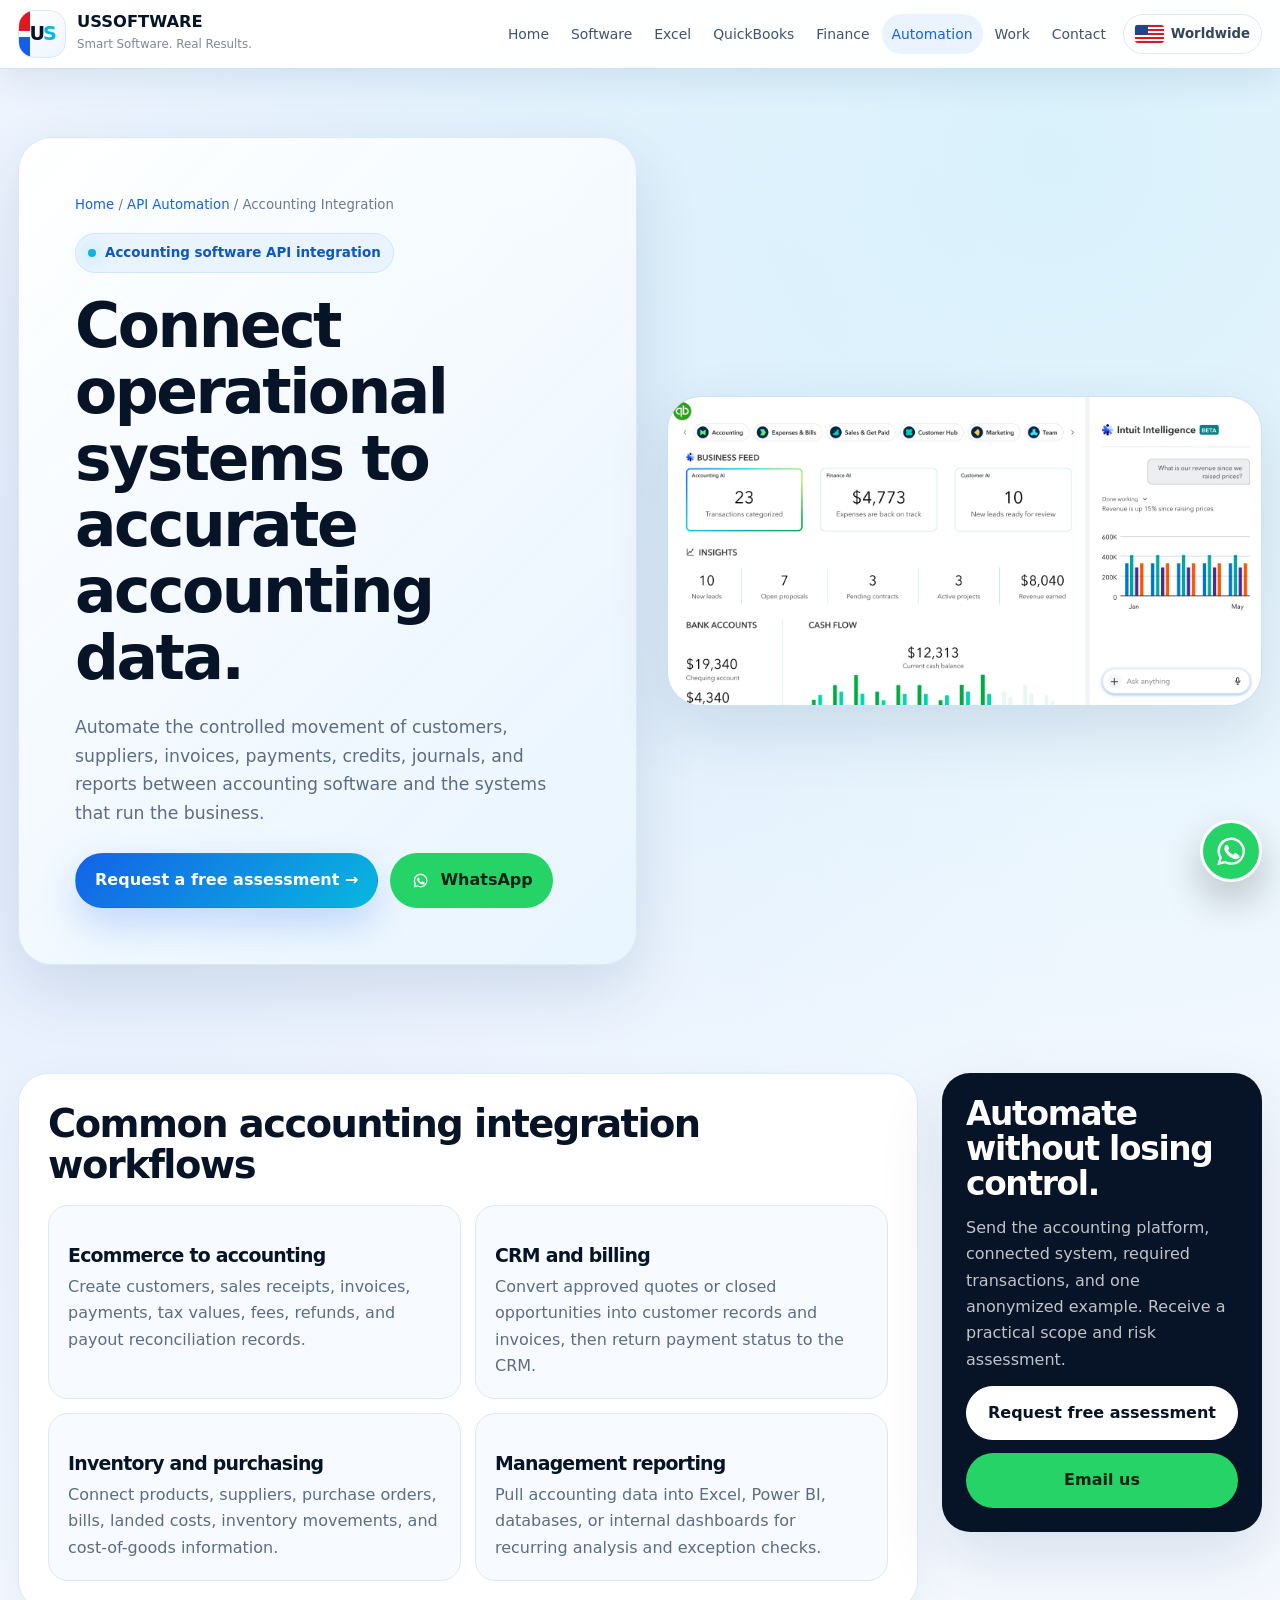
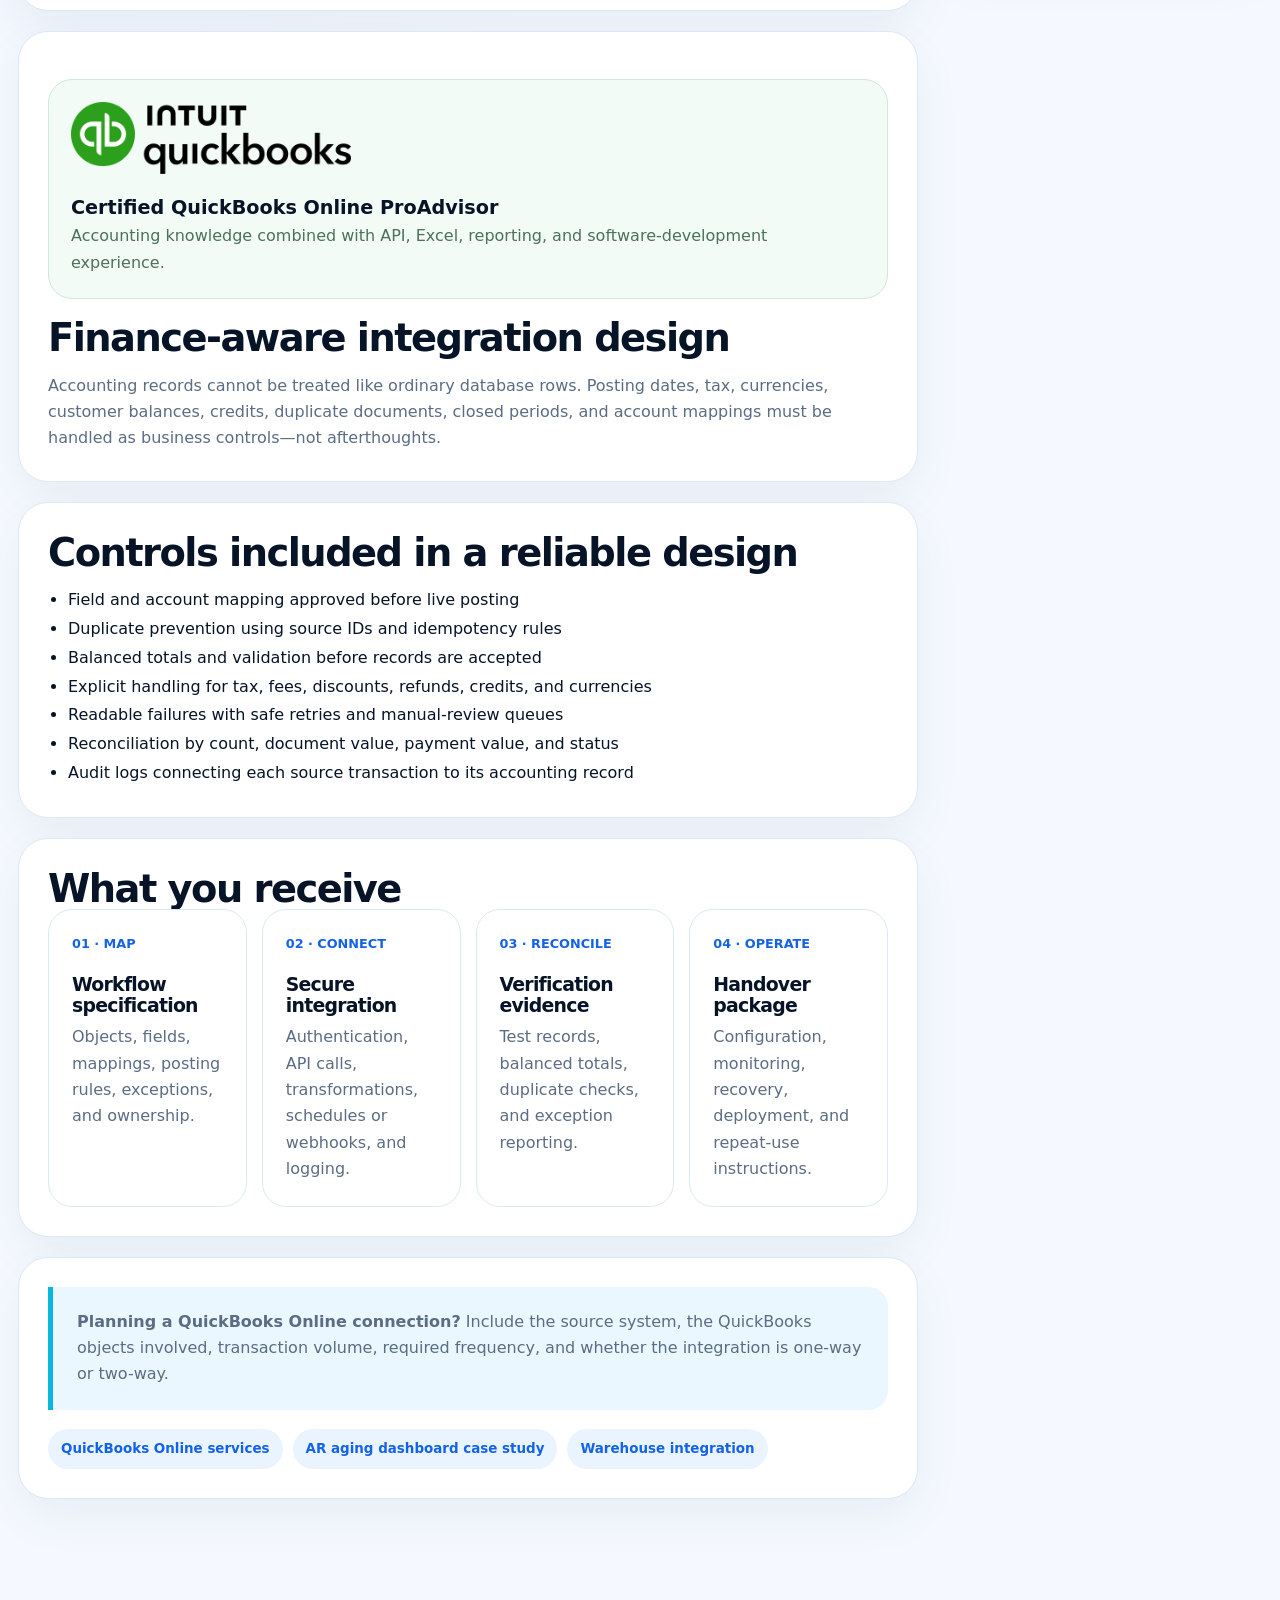
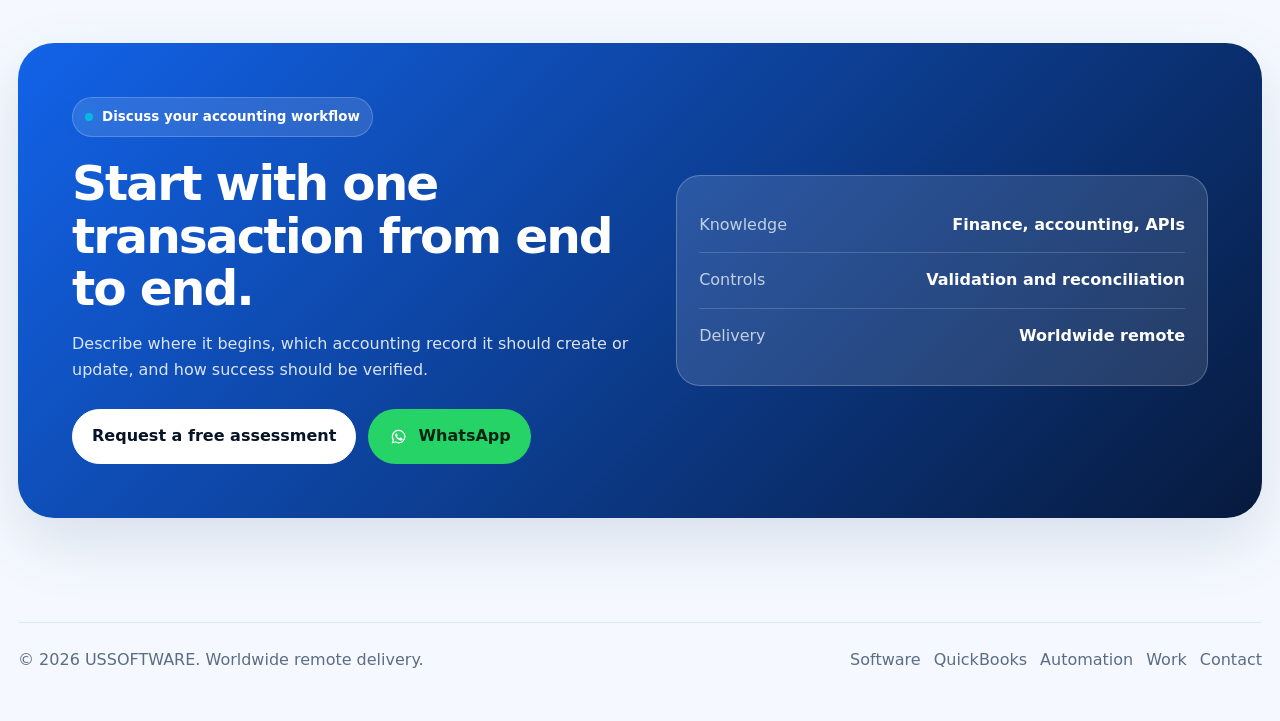
==== accounting-software-api-integration/index.html @ 872e7804 "Add files via upload" ====
<!doctype html>
<html lang="en">
<head>
  <meta charset="utf-8">
  <meta name="viewport" content="width=device-width,initial-scale=1,viewport-fit=cover">
  <title>Accounting Software API Integration Services | USSOFTWARE</title>
  <meta name="description" content="Connect accounting software with ecommerce, CRM, payment, inventory, payroll, and reporting systems using secure APIs, validation, reconciliation, and audit trails.">
  <meta name="robots" content="index,follow,max-image-preview:large">
  <link rel="canonical" href="https://ussoftware.online/accounting-software-api-integration/">
  <meta name="theme-color" content="#071326">
  <meta property="og:type" content="website">
  <meta property="og:site_name" content="USSOFTWARE">
  <meta property="og:title" content="Accounting Software API Integration Services | USSOFTWARE">
  <meta property="og:description" content="Connect invoices, payments, customers, suppliers, journals, inventory, and reports across business systems.">
  <meta property="og:url" content="https://ussoftware.online/accounting-software-api-integration/">
  <meta property="og:image" content="https://ussoftware.online/assets/qbo-dashboard-official.png">
  <meta name="twitter:card" content="summary_large_image">
  <link rel="icon" href="/assets/favicon.svg" type="image/svg+xml">
  <link rel="stylesheet" href="/assets/styles.css">
  <script type="application/ld+json">
    {
      "@context": "https://schema.org",
      "@graph": [
        {
          "@type": "Service",
          "name": "Accounting Software API Integration",
          "url": "https://ussoftware.online/accounting-software-api-integration/",
          "provider": {
            "@type": "ProfessionalService",
            "name": "USSOFTWARE",
            "url": "https://ussoftware.online/"
          },
          "areaServed": "Worldwide",
          "description": "Accounting API integration for invoices, payments, customers, suppliers, journals, inventory, ecommerce, CRM, and management reporting."
        },
        {
          "@type": "BreadcrumbList",
          "itemListElement": [
            {"@type": "ListItem", "position": 1, "name": "Home", "item": "https://ussoftware.online/"},
            {"@type": "ListItem", "position": 2, "name": "API Automation", "item": "https://ussoftware.online/api-automation/"},
            {"@type": "ListItem", "position": 3, "name": "Accounting Software API Integration"}
          ]
        }
      ]
    }
  </script>
</head>
<body>
  <a class="skip-link" href="#main">Skip to content</a>
  <header class="topbar">
    <a class="brand" href="/" aria-label="USSOFTWARE home">
      <span class="brand-mark" aria-hidden="true"><span>U<b>S</b></span></span>
      <span><strong>USSOFTWARE</strong><em>Smart Software. Real Results.</em></span>
    </a>
    <button class="menu-btn" type="button" aria-label="Open navigation" aria-expanded="false">☰</button>
    <nav aria-label="Main navigation">
      <a href="/">Home</a>
      <a href="/custom-software/">Software</a>
      <a href="/excel-automation/">Excel</a>
      <a href="/quickbooks-online/">QuickBooks</a>
      <a href="/financial-modeling/">Finance</a>
      <a href="/api-automation/" aria-current="page">Automation</a>
      <a href="/work/">Work</a>
      <a href="/#project-assessment">Contact</a>
      <span class="flag-pill"><span class="mini-flag" aria-hidden="true"></span>Worldwide</span>
    </nav>
  </header>

  <main id="main">
    <section class="page-hero">
      <div class="shell page-hero-grid">
        <div class="hero-surface reveal">
          <div class="breadcrumbs"><a href="/">Home</a> / <a href="/api-automation/">API Automation</a> / Accounting Integration</div>
          <div class="eyebrow"><span class="dot"></span>Accounting software API integration</div>
          <h1 class="compact-title">Connect operational systems to accurate accounting data.</h1>
          <p class="lead">Automate the controlled movement of customers, suppliers, invoices, payments, credits, journals, and reports between accounting software and the systems that run the business.</p>
          <div class="cta-row">
            <a class="btn primary" href="/#project-assessment">Request a free assessment →</a>
            <a class="btn green" href="https://wa.me/9613613731?text=Hello%2C%20I%20need%20help%20with%20an%20accounting%20software%20API%20integration." target="_blank" rel="noopener"><img class="whatsapp-mini" src="/assets/whatsapp.svg" alt="">WhatsApp</a>
          </div>
        </div>
        <div class="page-visual reveal">
          <img src="/assets/qbo-dashboard-official.png" width="1600" height="1000" alt="Accounting software API integration dashboard">
        </div>
      </div>
    </section>

    <section>
      <div class="shell content-grid">
        <div class="content-main">
          <div class="content-block reveal">
            <h2>Common accounting integration workflows</h2>
            <div class="use-case-grid">
              <div class="use-case"><h3>Ecommerce to accounting</h3><p>Create customers, sales receipts, invoices, payments, tax values, fees, refunds, and payout reconciliation records.</p></div>
              <div class="use-case"><h3>CRM and billing</h3><p>Convert approved quotes or closed opportunities into customer records and invoices, then return payment status to the CRM.</p></div>
              <div class="use-case"><h3>Inventory and purchasing</h3><p>Connect products, suppliers, purchase orders, bills, landed costs, inventory movements, and cost-of-goods information.</p></div>
              <div class="use-case"><h3>Management reporting</h3><p>Pull accounting data into Excel, Power BI, databases, or internal dashboards for recurring analysis and exception checks.</p></div>
            </div>
          </div>

          <div class="content-block reveal">
            <div class="qbo-brand">
              <img src="/assets/quickbooks-logo.webp" width="1280" height="328" alt="Intuit QuickBooks logo">
              <div><strong>Certified QuickBooks Online ProAdvisor</strong><span>Accounting knowledge combined with API, Excel, reporting, and software-development experience.</span></div>
            </div>
            <h2>Finance-aware integration design</h2>
            <p>Accounting records cannot be treated like ordinary database rows. Posting dates, tax, currencies, customer balances, credits, duplicate documents, closed periods, and account mappings must be handled as business controls—not afterthoughts.</p>
          </div>

          <div class="content-block reveal">
            <h2>Controls included in a reliable design</h2>
            <ul>
              <li>Field and account mapping approved before live posting</li>
              <li>Duplicate prevention using source IDs and idempotency rules</li>
              <li>Balanced totals and validation before records are accepted</li>
              <li>Explicit handling for tax, fees, discounts, refunds, credits, and currencies</li>
              <li>Readable failures with safe retries and manual-review queues</li>
              <li>Reconciliation by count, document value, payment value, and status</li>
              <li>Audit logs connecting each source transaction to its accounting record</li>
            </ul>
          </div>

          <div class="content-block reveal">
            <h2>What you receive</h2>
            <div class="process-grid">
              <div class="process"><span class="num">01 · MAP</span><h3>Workflow specification</h3><p>Objects, fields, mappings, posting rules, exceptions, and ownership.</p></div>
              <div class="process"><span class="num">02 · CONNECT</span><h3>Secure integration</h3><p>Authentication, API calls, transformations, schedules or webhooks, and logging.</p></div>
              <div class="process"><span class="num">03 · RECONCILE</span><h3>Verification evidence</h3><p>Test records, balanced totals, duplicate checks, and exception reporting.</p></div>
              <div class="process"><span class="num">04 · OPERATE</span><h3>Handover package</h3><p>Configuration, monitoring, recovery, deployment, and repeat-use instructions.</p></div>
            </div>
          </div>

          <div class="content-block reveal">
            <div class="callout"><p><strong>Planning a QuickBooks Online connection?</strong> Include the source system, the QuickBooks objects involved, transaction volume, required frequency, and whether the integration is one-way or two-way.</p></div>
            <div class="inline-links">
              <a href="/quickbooks-online/">QuickBooks Online services</a>
              <a href="/quickbooks-ar-aging-excel-dashboard/">AR aging dashboard case study</a>
              <a href="/warehouse-inventory-api-integration/">Warehouse integration</a>
            </div>
          </div>
        </div>

        <aside class="side-card reveal">
          <h2>Automate without losing control.</h2>
          <p>Send the accounting platform, connected system, required transactions, and one anonymized example. Receive a practical scope and risk assessment.</p>
          <a class="btn light" href="/#project-assessment">Request free assessment</a>
          <a class="btn green" href="#" data-email data-subject="Accounting software API integration inquiry">Email us</a>
        </aside>
      </div>
    </section>

    <section id="contact">
      <div class="shell">
        <div class="contact-box reveal">
          <div>
            <div class="eyebrow" style="background:rgba(255,255,255,.12);border-color:rgba(255,255,255,.2);color:#fff"><span class="dot"></span>Discuss your accounting workflow</div>
            <h2>Start with one transaction from end to end.</h2>
            <p>Describe where it begins, which accounting record it should create or update, and how success should be verified.</p>
            <div class="cta-row">
              <a class="btn light" href="/#project-assessment">Request a free assessment</a>
              <a class="btn green" href="https://wa.me/9613613731?text=Hello%2C%20I%20need%20help%20with%20an%20accounting%20software%20API%20integration." target="_blank" rel="noopener"><img class="whatsapp-mini" src="/assets/whatsapp.svg" alt="">WhatsApp</a>
            </div>
          </div>
          <div class="contact-card">
            <div class="contact-row"><span>Knowledge</span><strong>Finance, accounting, APIs</strong></div>
            <div class="contact-row"><span>Controls</span><strong>Validation and reconciliation</strong></div>
            <div class="contact-row"><span>Delivery</span><strong>Worldwide remote</strong></div>
          </div>
        </div>
      </div>
    </section>
  </main>

  <footer>
    <div class="shell footer-inner">
      <span>© <span data-year></span> USSOFTWARE. Worldwide remote delivery.</span>
      <div class="footer-links">
        <a href="/custom-software/">Software</a>
        <a href="/quickbooks-online/">QuickBooks</a>
        <a href="/api-automation/">Automation</a>
        <a href="/work/">Work</a>
        <a href="/#project-assessment">Contact</a>
      </div>
    </div>
  </footer>
  <a class="whatsapp-float" href="https://wa.me/9613613731?text=Hello%2C%20I%20need%20help%20with%20an%20accounting%20software%20API%20integration." target="_blank" rel="noopener" aria-label="Contact USSOFTWARE on WhatsApp"><img src="/assets/whatsapp.svg" alt=""></a>
  <script src="/assets/main.js" defer></script>
  <script defer src="https://static.cloudflareinsights.com/beacon.min.js" data-cf-beacon='{"token":"175af1d7c566448f83ae9717b216f542"}'></script>
</body>
</html>
---- assets/styles.css ----
:root{--ink:#071326;--muted:#5c6c84;--blue:#1462e7;--blue2:#0b4ebd;--cyan:#08b7df;--green:#25d366;--paper:#fff;--bg:#f5f9ff;--line:#dbe8f6;--soft:#eaf4ff;--shadow:0 24px 65px rgba(11,44,88,.12);--max:1280px}
*{box-sizing:border-box}html{scroll-behavior:smooth;scroll-padding-top:100px}body{margin:0;font-family:Inter,system-ui,-apple-system,"Segoe UI",sans-serif;color:var(--ink);background:radial-gradient(circle at 82% 4%,rgba(8,183,223,.12),transparent 27%),radial-gradient(circle at 7% 18%,rgba(20,98,231,.08),transparent 30%),var(--bg);line-height:1.65}a{color:inherit;text-decoration:none}img{max-width:100%;display:block}button{font:inherit}.shell{width:min(calc(100% - 36px),var(--max));margin-inline:auto}.skip-link{position:absolute;left:-9999px;top:8px;z-index:1000;background:#fff;padding:10px 14px;border-radius:10px}.skip-link:focus{left:10px}.topbar{position:sticky;z-index:100;top:0;width:100%;margin:0;display:flex;align-items:center;gap:18px;padding:10px max(18px,calc((100vw - var(--max))/2));border-bottom:1px solid rgba(207,224,244,.95);background:rgba(255,255,255,.97);backdrop-filter:blur(18px);box-shadow:0 12px 34px rgba(16,53,103,.09)}.brand{display:flex;align-items:center;gap:11px;min-width:max-content}.brand-mark{width:48px;height:48px;display:grid;place-items:center;border-radius:16px;background:linear-gradient(145deg,#fff,#edf6ff);border:1px solid var(--line);position:relative;overflow:hidden}.brand-mark:before,.brand-mark:after{content:"";position:absolute;left:0;width:11px;height:20px}.brand-mark:before{top:0;background:#e31721}.brand-mark:after{bottom:0;background:#145ee8}.brand-mark span{font-weight:900;font-size:1.2rem;letter-spacing:-.12em}.brand-mark b{color:var(--cyan)}.brand strong{display:block;line-height:1;font-size:1.02rem}.brand em{display:block;font-style:normal;color:#7a899e;font-size:.74rem;margin-top:5px}.topbar nav{margin-left:auto;display:flex;align-items:center;gap:2px}.topbar nav a{padding:9px 10px;border-radius:999px;color:#42536d;font-size:.87rem;white-space:nowrap}.topbar nav a:hover,.topbar nav a[aria-current="page"]{background:#eaf3ff;color:var(--blue)}.flag-pill{display:flex;align-items:center;gap:7px;margin-left:5px;padding:8px 11px;border-radius:999px;border:1px solid var(--line);font-weight:700;color:#35445d;font-size:.83rem}.mini-flag{width:29px;height:18px;border-radius:3px;position:relative;overflow:hidden;background:repeating-linear-gradient(180deg,#d71920 0 2px,#fff 2px 4px);box-shadow:0 0 0 1px rgba(0,0,0,.06)}.mini-flag:before{content:"";position:absolute;left:0;top:0;width:13px;height:10px;background:#21468b}.menu-btn{display:none;margin-left:auto;border:0;background:#eaf3ff;color:var(--ink);width:44px;height:44px;border-radius:14px;font-size:1.25rem;cursor:pointer}h1,h2,h3{margin:0;line-height:1.08;letter-spacing:-.04em}h1{font-size:clamp(3rem,6.3vw,6rem);font-weight:900}h2{font-size:clamp(2rem,3.8vw,3.55rem);font-weight:850}h3{font-size:1.18rem}p{margin:0;color:var(--muted)}section{padding:72px 0}.eyebrow{display:inline-flex;align-items:center;gap:9px;padding:8px 12px;border-radius:999px;background:#e9f4ff;border:1px solid #d2e6fb;color:#0b57c6;font-weight:750;font-size:.84rem;margin-bottom:20px}.dot{width:8px;height:8px;border-radius:50%;background:var(--cyan);box-shadow:0 0 18px rgba(8,183,223,.7)}.gradient{color:transparent;background:linear-gradient(90deg,var(--blue),var(--cyan));-webkit-background-clip:text;background-clip:text}.lead{max-width:800px;margin-top:22px;font-size:1.08rem}.cta-row{display:flex;flex-wrap:wrap;gap:12px;margin-top:26px}.btn{display:inline-flex;align-items:center;justify-content:center;gap:9px;min-height:50px;padding:13px 19px;border-radius:999px;border:1px solid transparent;font-weight:800;cursor:pointer;transition:.2s ease}.btn:hover{transform:translateY(-2px)}.btn.primary{color:#fff;background:linear-gradient(135deg,var(--blue),var(--cyan));box-shadow:0 16px 38px rgba(20,98,231,.22)}.btn.secondary{background:#fff;border-color:var(--line);color:var(--ink)}.btn.green{background:var(--green);color:#062415}.btn.light{background:#fff;color:#071326;border-color:#fff}.btn.dark{background:#071326;color:#fff}.whatsapp-mini{width:21px;height:21px}.hero{padding:80px 0 65px}.hero-grid{display:grid;grid-template-columns:1fr 1fr;gap:40px;align-items:center}.hero-visual,.page-visual{border-radius:34px;overflow:hidden;background:#dcecff;box-shadow:var(--shadow);border:1px solid rgba(205,223,243,.9)}.hero-visual img,.page-visual img{width:100%;height:100%;object-fit:cover}.proof-grid{display:grid;grid-template-columns:repeat(2,1fr);gap:12px;margin-top:27px}.proof{padding:16px 18px;background:rgba(255,255,255,.95);border:1px solid var(--line);border-radius:20px;box-shadow:0 14px 36px rgba(11,49,99,.06)}.proof strong{display:block;font-size:1.25rem;line-height:1.2}.proof span{font-size:.8rem;color:var(--muted)}.section-head{display:flex;justify-content:space-between;align-items:end;gap:28px;margin-bottom:30px}.section-head p{max-width:610px}.cards{display:grid;grid-template-columns:repeat(3,1fr);gap:18px}.card{display:flex;flex-direction:column;min-height:250px;padding:25px;border-radius:27px;background:#fff;border:1px solid var(--line);box-shadow:0 18px 48px rgba(11,45,90,.06);transition:.2s ease}.card:hover{transform:translateY(-4px);box-shadow:0 25px 65px rgba(11,45,90,.11)}.card p{margin-top:11px}.card .more{margin-top:auto;padding-top:18px;color:var(--blue);font-weight:800}.icon{width:50px;height:50px;display:grid;place-items:center;border-radius:16px;background:#eaf4ff;color:var(--blue);font-weight:900;font-size:1.2rem;margin-bottom:18px}.portfolio-grid{display:grid;grid-template-columns:repeat(3,1fr);gap:18px}.portfolio-card{overflow:hidden;border-radius:28px;background:#fff;border:1px solid var(--line);box-shadow:0 18px 48px rgba(11,45,90,.07)}.image-frame{aspect-ratio:16/10;overflow:hidden;background:#eaf4ff}.image-frame img{width:100%;height:100%;object-fit:cover;transition:.3s ease}.portfolio-card:hover img{transform:scale(1.018)}.portfolio-body{padding:22px}.portfolio-body small,.kicker{display:block;color:var(--blue);font-weight:800;text-transform:uppercase;letter-spacing:.08em;margin-bottom:9px;font-size:.78rem}.portfolio-body p{margin-top:10px}.tags{display:flex;flex-wrap:wrap;gap:7px;margin-top:15px}.tag,.chip{padding:6px 9px;border-radius:999px;background:#eaf4ff;color:#28538a;font-size:.76rem;font-weight:750}.split{display:grid;grid-template-columns:1fr 1fr;gap:22px;align-items:stretch}.panel,.content-block{padding:29px;border-radius:30px;background:#fff;border:1px solid var(--line);box-shadow:0 18px 48px rgba(11,45,90,.06)}.panel p,.content-block p{margin-top:14px}.feature-grid,.use-case-grid{display:grid;grid-template-columns:repeat(2,1fr);gap:14px;margin-top:20px}.feature,.use-case{padding:19px;border-radius:20px;background:#f7fbff;border:1px solid var(--line)}.feature p,.use-case p{margin-top:8px}.process-grid{display:grid;grid-template-columns:repeat(4,1fr);gap:15px}.process{padding:23px;border-radius:24px;background:#fff;border:1px solid var(--line)}.process .num{font-size:.8rem;font-weight:900;color:var(--blue);display:block;margin-bottom:13px}.process p{margin-top:9px}.faq{display:grid;gap:12px;max-width:960px}.faq details{background:#fff;border:1px solid var(--line);border-radius:18px;padding:18px 20px}.faq summary{font-weight:800;cursor:pointer}.faq details p{margin-top:12px}.page-hero{padding:68px 0 36px}.page-hero-grid{display:grid;grid-template-columns:1.02fr .98fr;gap:30px;align-items:center}.hero-surface{padding:clamp(30px,5vw,56px);border-radius:34px;background:linear-gradient(135deg,rgba(255,255,255,.98),rgba(232,245,255,.94));border:1px solid var(--line);box-shadow:var(--shadow)}.page-hero h1{font-size:clamp(2.8rem,5.7vw,5.2rem)}.breadcrumbs{font-size:.83rem;color:#6a7a91;margin-bottom:17px}.breadcrumbs a{color:var(--blue)}.content-grid{display:grid;grid-template-columns:minmax(0,1fr) 320px;gap:24px;align-items:start}.content-main{display:grid;gap:20px}.content-block h2{font-size:clamp(1.75rem,3vw,2.6rem)}.content-block h3{margin-top:20px}.content-block ul{margin:13px 0 0;padding-left:20px;line-height:1.8}.side-card{position:sticky;top:90px;padding:24px;border-radius:28px;background:#071326;color:#fff;box-shadow:var(--shadow)}.side-card h2{font-size:2.05rem;color:#fff}.side-card p{color:rgba(255,255,255,.75);margin-top:12px}.side-card .btn{width:100%;margin-top:13px}.service-image{overflow:hidden;border-radius:26px;border:1px solid var(--line);background:#eaf4ff;margin-bottom:20px}.service-image img{width:100%;aspect-ratio:16/10;object-fit:cover}.qbo-brand{display:flex;align-items:center;gap:18px;flex-wrap:wrap;padding:22px;border-radius:24px;background:#f2fbf5;border:1px solid #cfead8;margin:18px 0}.qbo-brand img{width:min(280px,70%);height:auto}.qbo-brand strong{display:block;font-size:1.2rem}.qbo-brand span{color:#4c715c}.work-list{display:grid;gap:22px}.wide-project{display:grid;grid-template-columns:minmax(0,.92fr) minmax(0,1.08fr);gap:26px;align-items:center;padding:24px;border-radius:30px;background:#fff;border:1px solid var(--line);box-shadow:0 18px 48px rgba(11,45,90,.06);overflow:hidden}.wide-project .project-image{border-radius:22px;overflow:hidden;background:#eef5fd;align-self:stretch;min-height:320px}.wide-project img{width:100%;height:100%;object-fit:cover}.wide-project h2{font-size:clamp(2rem,3.3vw,3.25rem)}.wide-project p{margin-top:12px}.work-text-card{padding:28px;border-radius:28px;background:linear-gradient(135deg,#071326,#123f86);color:#fff}.work-text-card h2,.work-text-card p{color:#fff}.work-text-card p{opacity:.8;margin-top:12px}.work-text-card .tag{background:rgba(255,255,255,.13);color:#fff}.contact-box{display:grid;grid-template-columns:1.04fr .96fr;gap:28px;align-items:center;padding:clamp(30px,5vw,54px);border-radius:36px;background:linear-gradient(135deg,#1263e9,#071a3d);color:#fff;box-shadow:var(--shadow)}.contact-box h2,.contact-box p{color:#fff}.contact-box p{opacity:.85;margin-top:16px}.contact-card{padding:22px;border-radius:24px;background:rgba(255,255,255,.12);border:1px solid rgba(255,255,255,.23)}.contact-row{display:flex;justify-content:space-between;gap:18px;padding:14px 0;border-bottom:1px solid rgba(255,255,255,.16)}.contact-row:last-child{border-bottom:0}.contact-row span{color:rgba(255,255,255,.72)}.contact-row strong{color:#fff;text-align:right}.whatsapp-float{position:fixed;right:18px;bottom:18px;width:62px;height:62px;border-radius:50%;display:grid;place-items:center;background:#25d366;box-shadow:0 18px 42px rgba(0,0,0,.23);z-index:90;border:3px solid #fff}.whatsapp-float img{width:42px;height:42px}footer{padding:32px 0 48px}.footer-inner{display:flex;justify-content:space-between;gap:18px;flex-wrap:wrap;border-top:1px solid var(--line);padding-top:24px;color:var(--muted)}.footer-links{display:flex;gap:13px;flex-wrap:wrap}.footer-links a:hover{color:var(--blue)}.reveal{opacity:0;transform:translateY(14px);transition:.45s ease}.reveal.visible{opacity:1;transform:none}.sr-only{position:absolute;width:1px;height:1px;padding:0;margin:-1px;overflow:hidden;clip:rect(0,0,0,0);white-space:nowrap;border:0}
.solution-links{display:grid;grid-template-columns:repeat(3,1fr);gap:18px}.solution-link{display:flex;flex-direction:column;padding:26px;border-radius:28px;background:linear-gradient(145deg,#fff,#f0f7ff);border:1px solid var(--line);box-shadow:0 18px 48px rgba(11,45,90,.07);transition:.2s ease}.solution-link:hover{transform:translateY(-4px);box-shadow:0 25px 65px rgba(11,45,90,.12)}.solution-link .kicker{margin-bottom:12px}.solution-link p{margin-top:11px}.solution-link .more{margin-top:auto;padding-top:20px;color:var(--blue);font-weight:850}.assessment-wrap{display:grid;grid-template-columns:.82fr 1.18fr;gap:28px;align-items:start;padding:clamp(28px,5vw,52px);border-radius:36px;background:linear-gradient(135deg,#071326,#123f86);box-shadow:var(--shadow);color:#fff}.assessment-copy{position:sticky;top:96px}.assessment-wrap h2,.assessment-wrap p{color:#fff}.assessment-wrap p{opacity:.82;margin-top:16px}.assessment-points{display:grid;gap:12px;margin:25px 0 0;padding:0;list-style:none}.assessment-points li{display:flex;gap:11px;align-items:flex-start;color:rgba(255,255,255,.9)}.assessment-points li:before{content:"✓";display:grid;place-items:center;flex:0 0 24px;height:24px;border-radius:50%;background:rgba(112,221,255,.16);color:#70ddff;font-weight:900}.assessment-form{padding:25px;border-radius:28px;background:#fff;color:var(--ink);box-shadow:0 22px 60px rgba(0,0,0,.2)}.form-grid{display:grid;grid-template-columns:1fr 1fr;gap:15px}.field{display:grid;gap:7px}.field.full{grid-column:1/-1}.field label{font-size:.85rem;font-weight:800;color:#293b55}.field input,.field select,.field textarea{width:100%;border:1px solid #cdddf0;border-radius:14px;background:#f8fbff;color:var(--ink);font:inherit;padding:12px 13px;outline:none}.field input:focus,.field select:focus,.field textarea:focus{border-color:var(--blue);box-shadow:0 0 0 3px rgba(20,98,231,.12)}.field textarea{min-height:142px;resize:vertical}.assessment-form .btn{width:100%;margin-top:17px}.form-note{margin-top:12px!important;color:var(--muted)!important;font-size:.8rem;opacity:1!important}.form-status{min-height:1.4em;margin-top:10px!important;color:#0b5f36!important;font-weight:750;opacity:1!important}.callout{padding:22px 24px;border-left:5px solid var(--cyan);border-radius:0 20px 20px 0;background:#eaf7ff}.callout p{margin-top:0}.inline-links{display:flex;flex-wrap:wrap;gap:10px;margin-top:19px}.inline-links a{display:inline-flex;padding:9px 13px;border-radius:999px;background:#eaf4ff;color:var(--blue);font-weight:800;font-size:.84rem}
.page-hero h1.compact-title{font-size:clamp(2.6rem,4.8vw,4.45rem)}
@media(max-width:1100px){.topbar nav a{padding:8px 7px;font-size:.8rem}.flag-pill{display:none}.hero-grid,.page-hero-grid,.contact-box,.content-grid,.assessment-wrap{grid-template-columns:1fr}.assessment-copy{position:static}.side-card{position:static}.cards,.portfolio-grid{grid-template-columns:repeat(2,1fr)}.solution-links{grid-template-columns:1fr}.process-grid{grid-template-columns:repeat(2,1fr)}.wide-project{grid-template-columns:1fr}.wide-project .project-image{min-height:0;aspect-ratio:16/10}}
@media(max-width:760px){html{scroll-padding-top:78px}.shell{width:min(calc(100% - 24px),var(--max))}.topbar{padding:8px 12px}.brand-mark{width:44px;height:44px}.brand em{font-size:.68rem}.menu-btn{display:block}.topbar nav{display:none;position:absolute;top:65px;left:10px;right:10px;padding:12px;background:#fff;border:1px solid var(--line);border-radius:20px;box-shadow:var(--shadow);flex-direction:column;align-items:stretch}.topbar nav.open{display:flex}.topbar nav a{text-align:center;padding:11px}.hero{padding-top:54px}.hero-grid{gap:24px}.proof-grid,.cards,.portfolio-grid,.feature-grid,.process-grid,.use-case-grid,.split,.form-grid{grid-template-columns:1fr}.field.full{grid-column:auto}.section-head{display:block}.section-head p{margin-top:13px}section{padding:54px 0}.page-hero{padding-top:48px}.hero-surface,.content-block,.panel{padding:23px}.assessment-wrap{padding:23px}.assessment-form{padding:19px}.btn{width:100%}.cta-row{display:grid}.contact-row{flex-direction:column}.contact-row strong{text-align:left}.footer-inner{display:block}.footer-links{margin-top:14px}.whatsapp-float{width:56px;height:56px;right:12px;bottom:12px}.whatsapp-float img{width:38px;height:38px}.wide-project{padding:17px}.wide-project .project-image{aspect-ratio:16/11}}
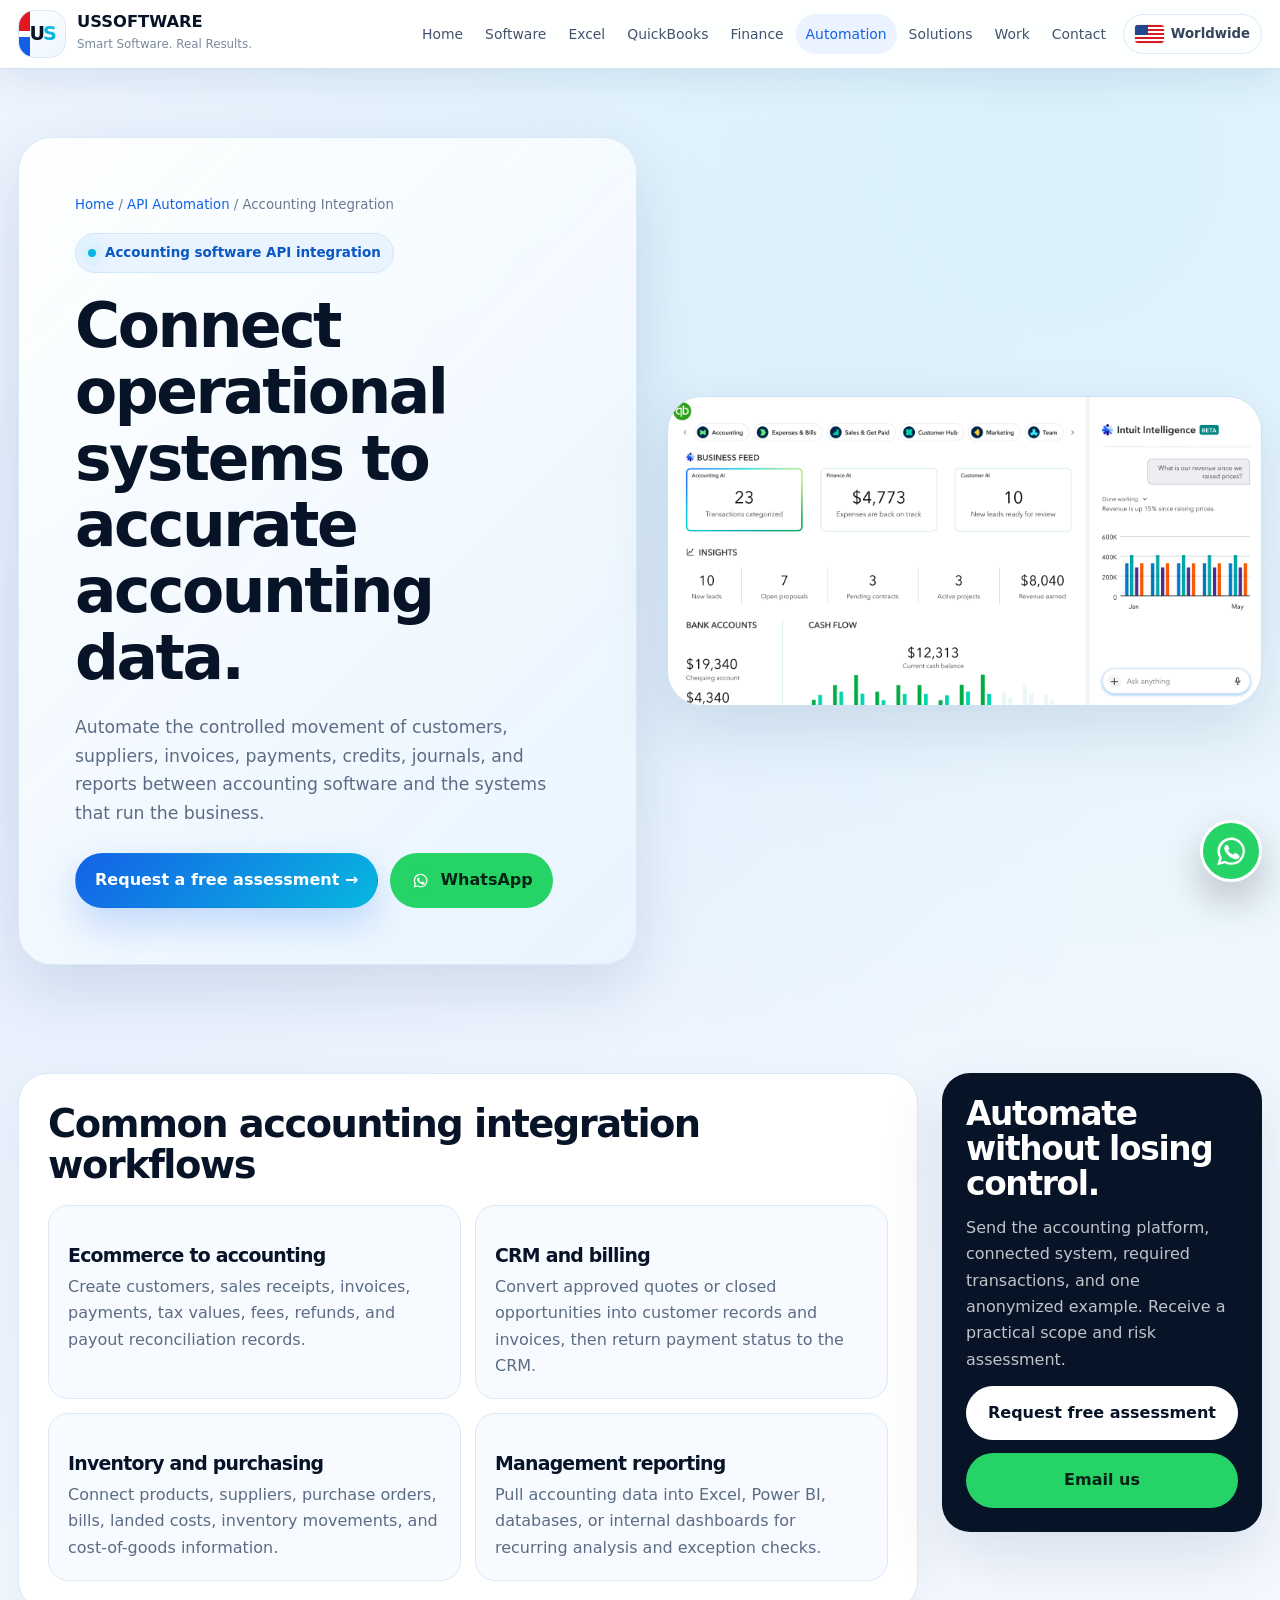
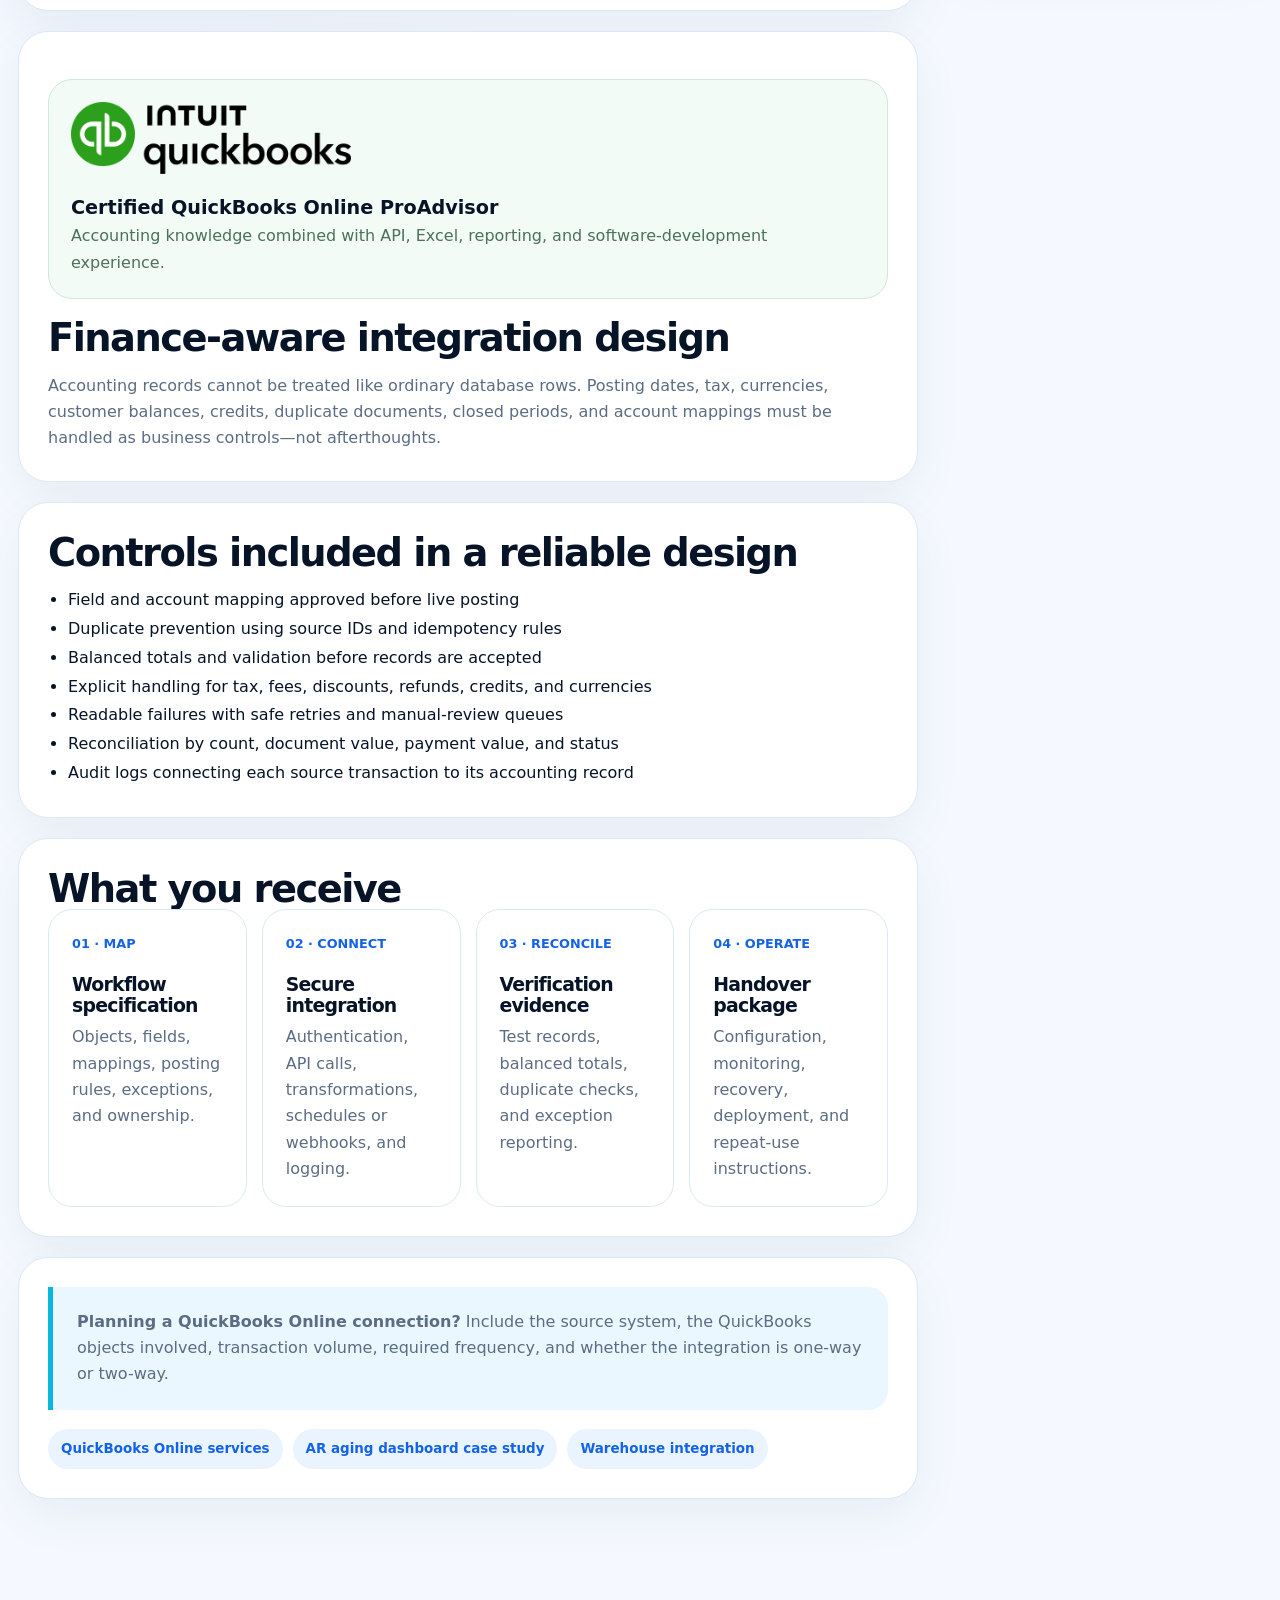
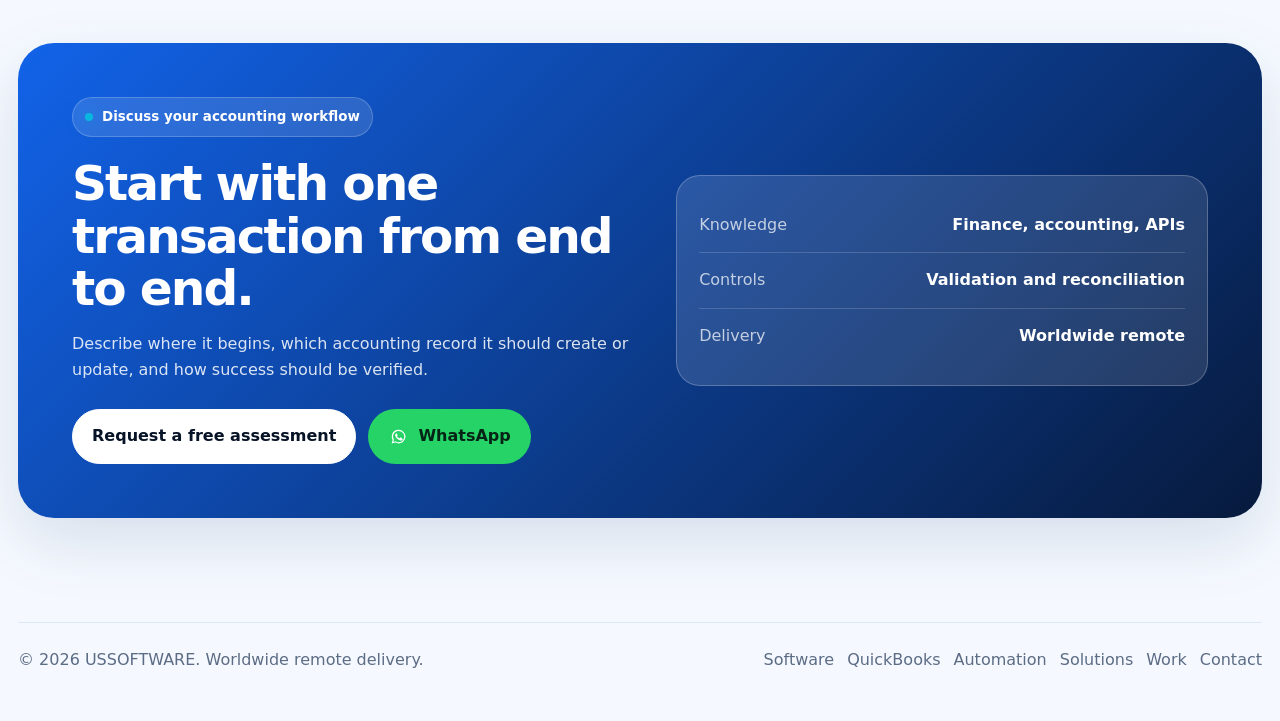
==== commit 73c5c954: "Add files via upload" ====
--- a/accounting-software-api-integration/index.html
+++ b/accounting-software-api-integration/index.html
@@ -16,7 +16,7 @@
   <meta property="og:image" content="https://ussoftware.online/assets/qbo-dashboard-official.png">
   <meta name="twitter:card" content="summary_large_image">
   <link rel="icon" href="/assets/favicon.svg" type="image/svg+xml">
-  <link rel="stylesheet" href="/assets/styles.css">
+  <link rel="stylesheet" href="/assets/styles.css?v=4.2">
   <script type="application/ld+json">
     {
       "@context": "https://schema.org",
@@ -60,7 +60,7 @@
       <a href="/quickbooks-online/">QuickBooks</a>
       <a href="/financial-modeling/">Finance</a>
       <a href="/api-automation/" aria-current="page">Automation</a>
-      <a href="/work/">Work</a>
+      <a href="/#specialized-solutions">Solutions</a><a href="/work/">Work</a>
       <a href="/#project-assessment">Contact</a>
       <span class="flag-pill"><span class="mini-flag" aria-hidden="true"></span>Worldwide</span>
     </nav>
@@ -178,7 +178,7 @@
         <a href="/custom-software/">Software</a>
         <a href="/quickbooks-online/">QuickBooks</a>
         <a href="/api-automation/">Automation</a>
-        <a href="/work/">Work</a>
+        <a href="/#specialized-solutions">Solutions</a><a href="/work/">Work</a>
         <a href="/#project-assessment">Contact</a>
       </div>
     </div>
--- a/assets/styles.css
+++ b/assets/styles.css
@@ -5,3 +5,36 @@
 .page-hero h1.compact-title{font-size:clamp(2.6rem,4.8vw,4.45rem)}
 @media(max-width:1100px){.topbar nav a{padding:8px 7px;font-size:.8rem}.flag-pill{display:none}.hero-grid,.page-hero-grid,.contact-box,.content-grid,.assessment-wrap{grid-template-columns:1fr}.assessment-copy{position:static}.side-card{position:static}.cards,.portfolio-grid{grid-template-columns:repeat(2,1fr)}.solution-links{grid-template-columns:1fr}.process-grid{grid-template-columns:repeat(2,1fr)}.wide-project{grid-template-columns:1fr}.wide-project .project-image{min-height:0;aspect-ratio:16/10}}
 @media(max-width:760px){html{scroll-padding-top:78px}.shell{width:min(calc(100% - 24px),var(--max))}.topbar{padding:8px 12px}.brand-mark{width:44px;height:44px}.brand em{font-size:.68rem}.menu-btn{display:block}.topbar nav{display:none;position:absolute;top:65px;left:10px;right:10px;padding:12px;background:#fff;border:1px solid var(--line);border-radius:20px;box-shadow:var(--shadow);flex-direction:column;align-items:stretch}.topbar nav.open{display:flex}.topbar nav a{text-align:center;padding:11px}.hero{padding-top:54px}.hero-grid{gap:24px}.proof-grid,.cards,.portfolio-grid,.feature-grid,.process-grid,.use-case-grid,.split,.form-grid{grid-template-columns:1fr}.field.full{grid-column:auto}.section-head{display:block}.section-head p{margin-top:13px}section{padding:54px 0}.page-hero{padding-top:48px}.hero-surface,.content-block,.panel{padding:23px}.assessment-wrap{padding:23px}.assessment-form{padding:19px}.btn{width:100%}.cta-row{display:grid}.contact-row{flex-direction:column}.contact-row strong{text-align:left}.footer-inner{display:block}.footer-links{margin-top:14px}.whatsapp-float{width:56px;height:56px;right:12px;bottom:12px}.whatsapp-float img{width:38px;height:38px}.wide-project{padding:17px}.wide-project .project-image{aspect-ratio:16/11}}
+
+/* V4.2 image integrity: one complete visual per service page, never cropped. */
+.hero-visual,
+.page-visual {
+  align-self: center;
+  display: flex;
+  align-items: center;
+  justify-content: center;
+  overflow: visible;
+  background: transparent;
+}
+.hero-visual img,
+.page-visual img,
+.image-frame img,
+.wide-project img {
+  display: block;
+  width: 100%;
+  height: auto;
+  max-height: none;
+  aspect-ratio: auto;
+  object-fit: contain;
+}
+.hero-visual img,
+.page-visual img {
+  border-radius: 34px;
+}
+/* The horse-racing image already appears in the Work project list. */
+.page-hero-grid:has(.page-visual img[src="/assets/work-betassist.webp"]) {
+  grid-template-columns: 1fr;
+}
+.page-visual:has(img[src="/assets/work-betassist.webp"]) {
+  display: none;
+}
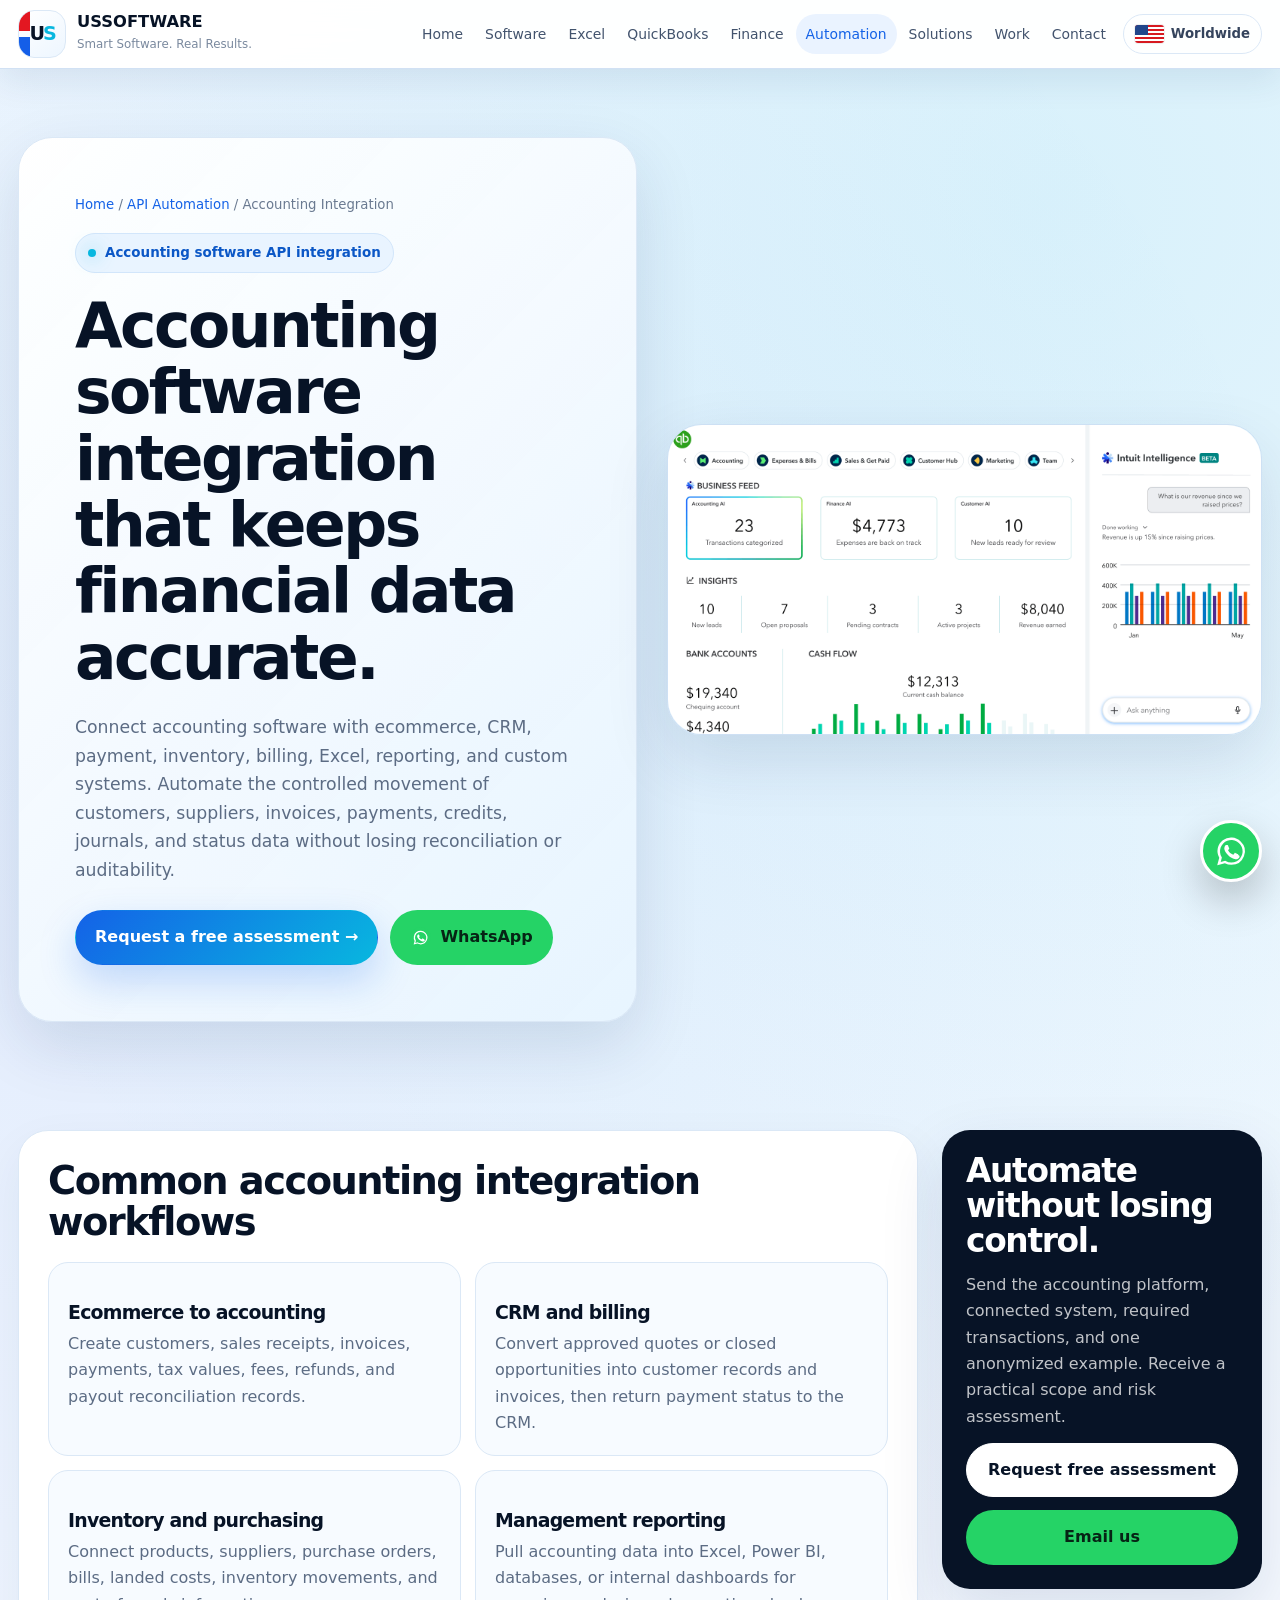
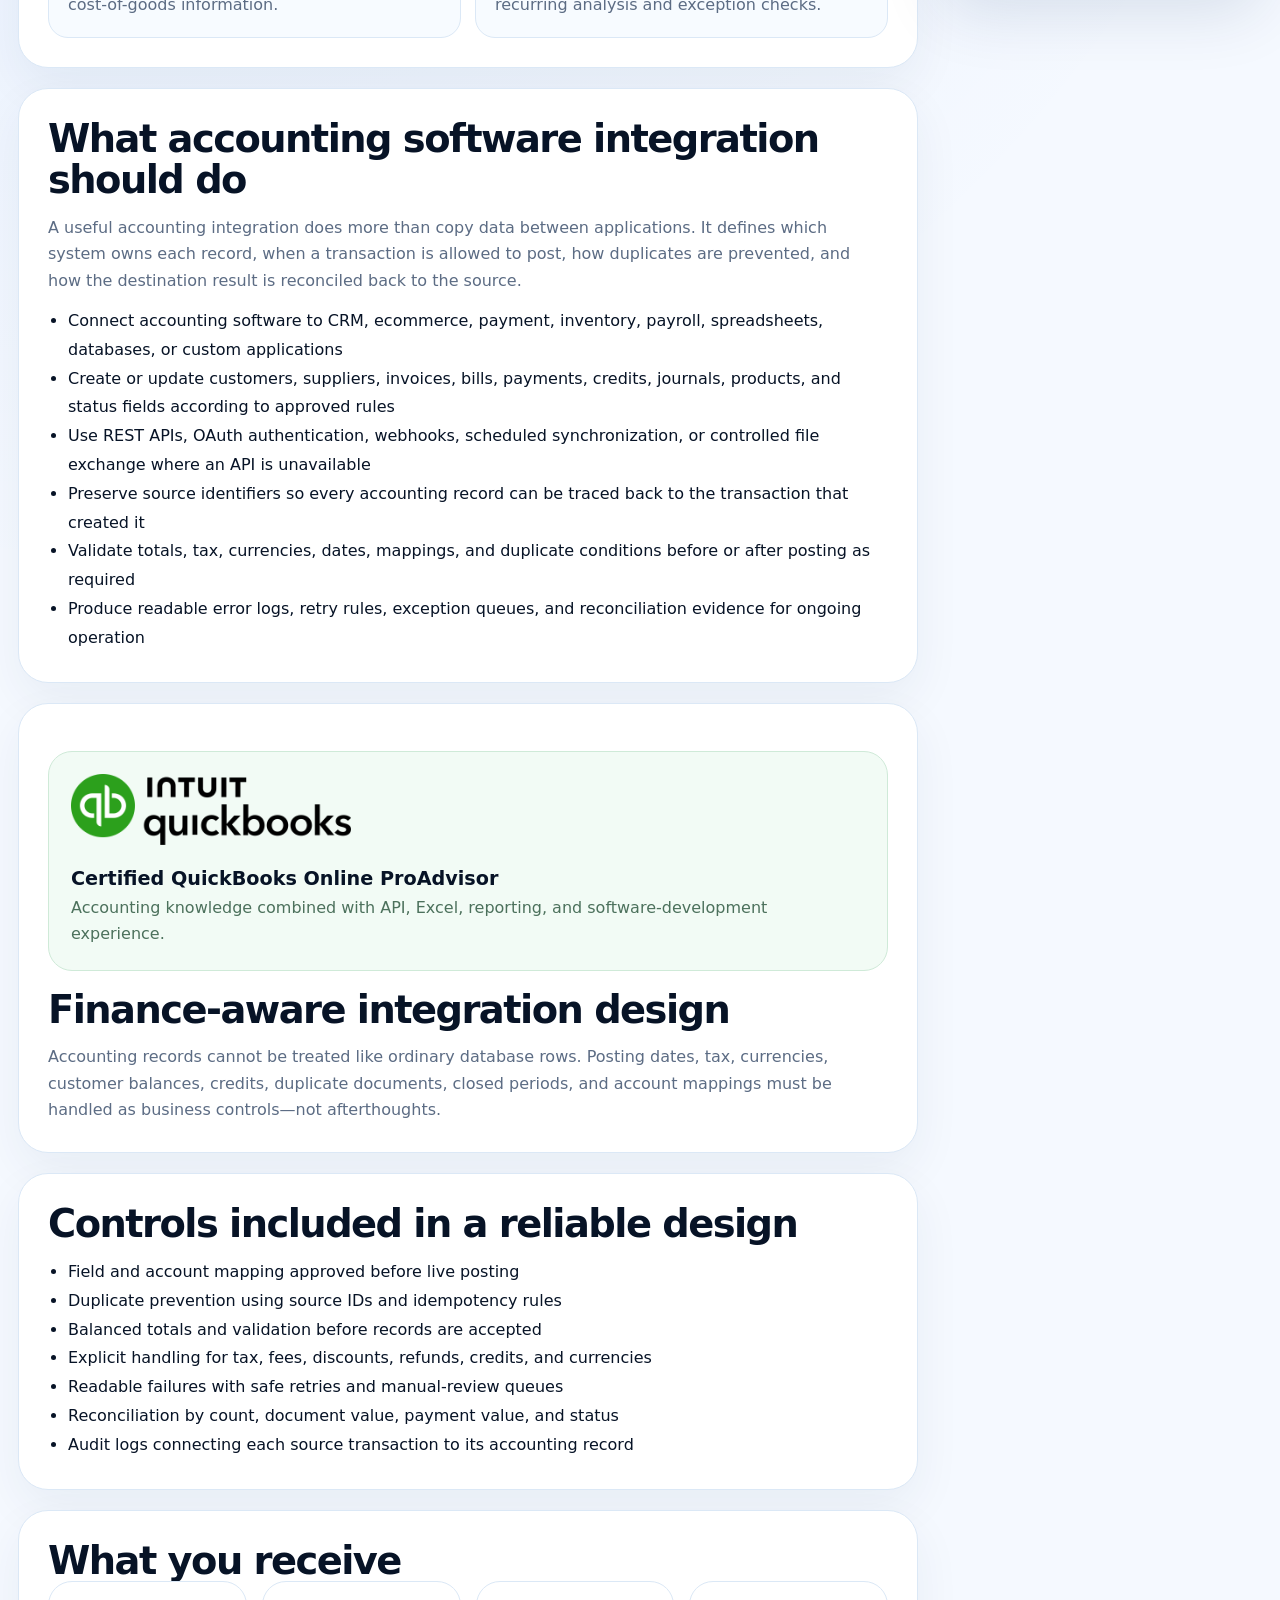
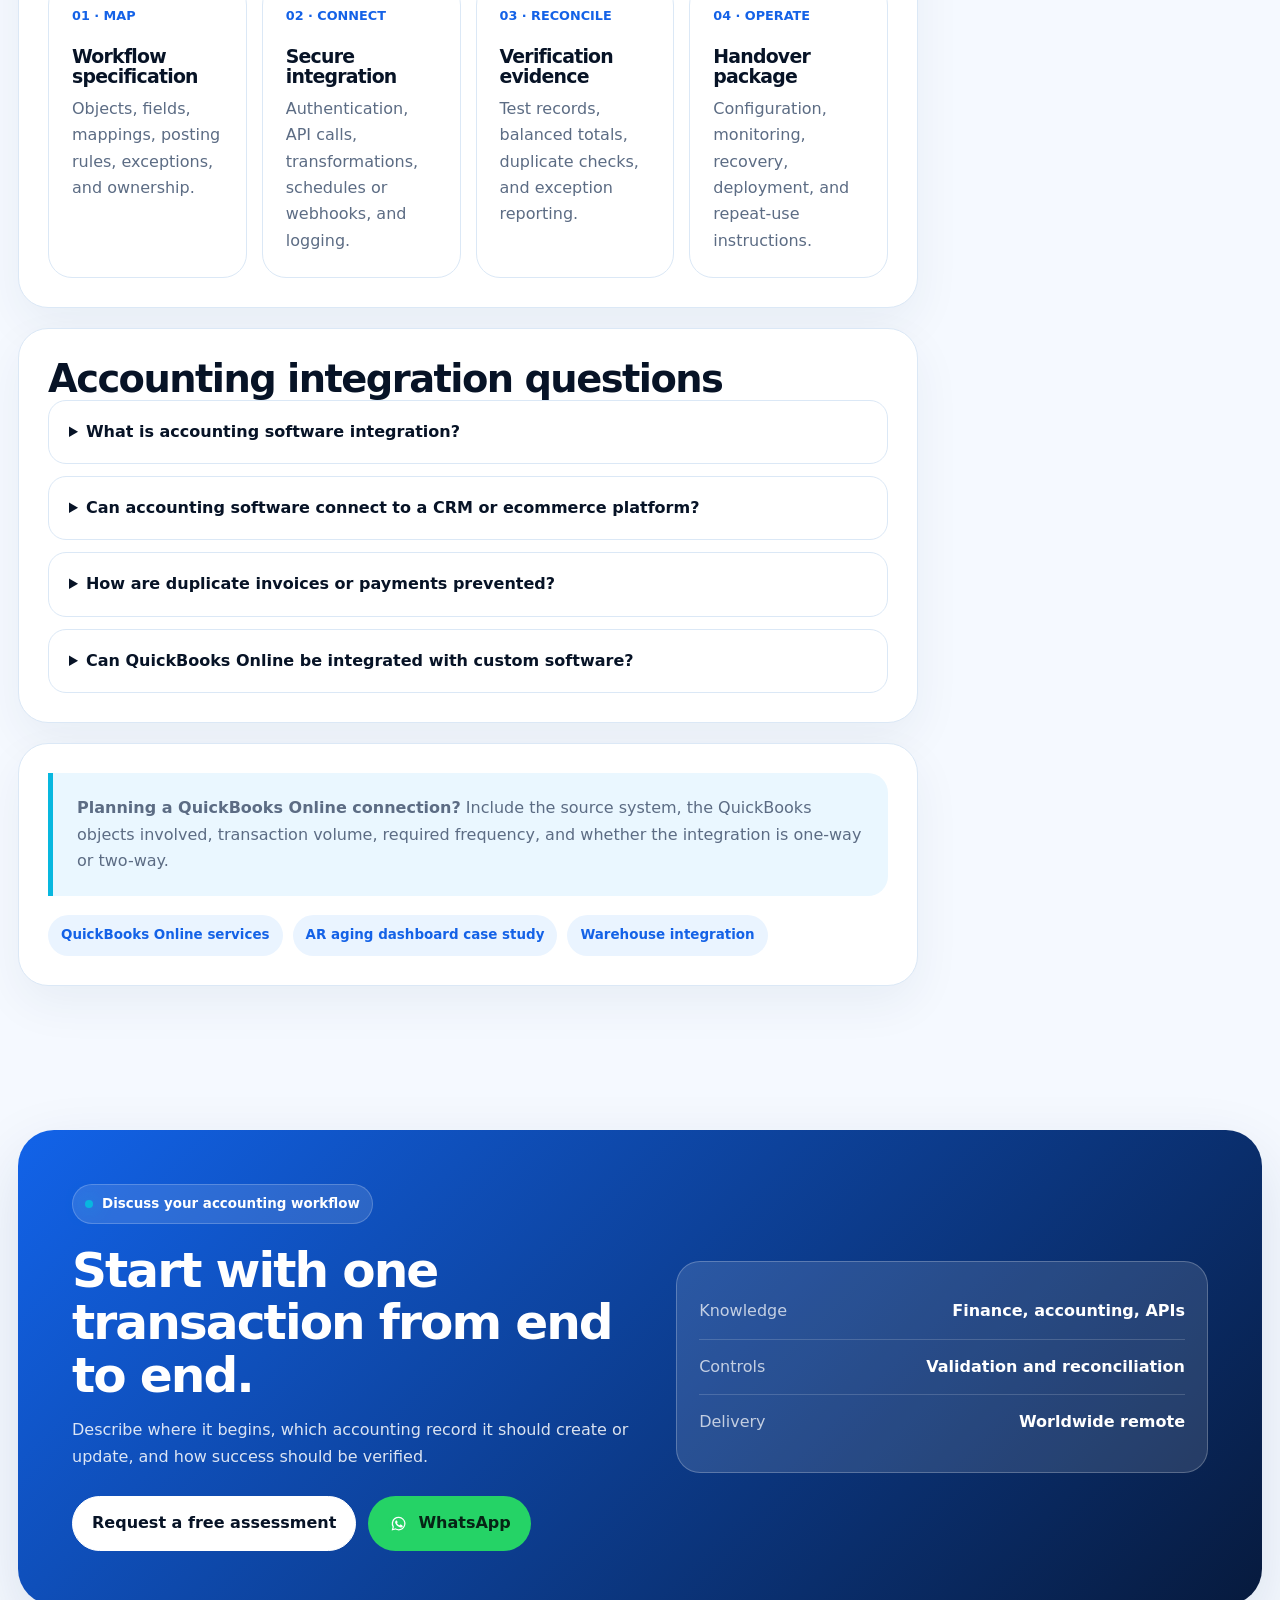
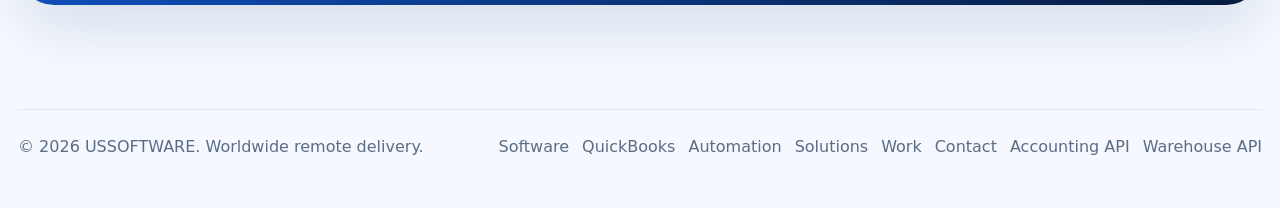
==== commit f74a0a52: "Add files via upload" ====
--- a/accounting-software-api-integration/index.html
+++ b/accounting-software-api-integration/index.html
@@ -1,29 +1,30 @@
-<!doctype html>
+<!DOCTYPE html>
+
 <html lang="en">
 <head>
-  <meta charset="utf-8">
-  <meta name="viewport" content="width=device-width,initial-scale=1,viewport-fit=cover">
-  <title>Accounting Software API Integration Services | USSOFTWARE</title>
-  <meta name="description" content="Connect accounting software with ecommerce, CRM, payment, inventory, payroll, and reporting systems using secure APIs, validation, reconciliation, and audit trails.">
-  <meta name="robots" content="index,follow,max-image-preview:large">
-  <link rel="canonical" href="https://ussoftware.online/accounting-software-api-integration/">
-  <meta name="theme-color" content="#071326">
-  <meta property="og:type" content="website">
-  <meta property="og:site_name" content="USSOFTWARE">
-  <meta property="og:title" content="Accounting Software API Integration Services | USSOFTWARE">
-  <meta property="og:description" content="Connect invoices, payments, customers, suppliers, journals, inventory, and reports across business systems.">
-  <meta property="og:url" content="https://ussoftware.online/accounting-software-api-integration/">
-  <meta property="og:image" content="https://ussoftware.online/assets/qbo-dashboard-official.png">
-  <meta name="twitter:card" content="summary_large_image">
-  <link rel="icon" href="/assets/favicon.svg" type="image/svg+xml">
-  <link rel="stylesheet" href="/assets/styles.css?v=4.2">
-  <script type="application/ld+json">
+<meta charset="utf-8"/>
+<meta content="width=device-width,initial-scale=1,viewport-fit=cover" name="viewport"/>
+<title>Accounting Software Integration &amp; API Services | USSOFTWARE</title>
+<meta content="Accounting software integration services for QuickBooks, ecommerce, CRM, payments, inventory and reporting, with secure APIs, validation and reconciliation." name="description"/>
+<meta content="index,follow,max-image-preview:large" name="robots"/>
+<link href="https://ussoftware.online/accounting-software-api-integration/" rel="canonical"/>
+<meta content="#071326" name="theme-color"/>
+<meta content="website" property="og:type"/>
+<meta content="USSOFTWARE" property="og:site_name"/>
+<meta content="Accounting Software Integration &amp; API Services | USSOFTWARE" property="og:title"/>
+<meta content="Connect accounting software to ecommerce, CRM, payments, inventory, Excel, reporting, and custom systems with validation and reconciliation." property="og:description"/>
+<meta content="https://ussoftware.online/accounting-software-api-integration/" property="og:url"/>
+<meta content="https://ussoftware.online/assets/qbo-dashboard-official.png" property="og:image"/>
+<meta content="summary_large_image" name="twitter:card"/>
+<link href="/assets/favicon.svg" rel="icon" type="image/svg+xml"/>
+<link href="/assets/styles.css?v=4.2" rel="stylesheet"/>
+<script type="application/ld+json">
     {
       "@context": "https://schema.org",
       "@graph": [
         {
           "@type": "Service",
-          "name": "Accounting Software API Integration",
+          "name": "Accounting Software Integration & API Services",
           "url": "https://ussoftware.online/accounting-software-api-integration/",
           "provider": {
             "@type": "ProfessionalService",
@@ -31,7 +32,7 @@
             "url": "https://ussoftware.online/"
           },
           "areaServed": "Worldwide",
-          "description": "Accounting API integration for invoices, payments, customers, suppliers, journals, inventory, ecommerce, CRM, and management reporting."
+          "description": "Accounting software integration for QuickBooks, ecommerce, CRM, payments, inventory, Excel, reporting, and custom systems with validation and reconciliation."
         },
         {
           "@type": "BreadcrumbList",
@@ -46,145 +47,136 @@
   </script>
 </head>
 <body>
-  <a class="skip-link" href="#main">Skip to content</a>
-  <header class="topbar">
-    <a class="brand" href="/" aria-label="USSOFTWARE home">
-      <span class="brand-mark" aria-hidden="true"><span>U<b>S</b></span></span>
-      <span><strong>USSOFTWARE</strong><em>Smart Software. Real Results.</em></span>
-    </a>
-    <button class="menu-btn" type="button" aria-label="Open navigation" aria-expanded="false">☰</button>
-    <nav aria-label="Main navigation">
-      <a href="/">Home</a>
-      <a href="/custom-software/">Software</a>
-      <a href="/excel-automation/">Excel</a>
-      <a href="/quickbooks-online/">QuickBooks</a>
-      <a href="/financial-modeling/">Finance</a>
-      <a href="/api-automation/" aria-current="page">Automation</a>
-      <a href="/#specialized-solutions">Solutions</a><a href="/work/">Work</a>
-      <a href="/#project-assessment">Contact</a>
-      <span class="flag-pill"><span class="mini-flag" aria-hidden="true"></span>Worldwide</span>
-    </nav>
-  </header>
-
-  <main id="main">
-    <section class="page-hero">
-      <div class="shell page-hero-grid">
-        <div class="hero-surface reveal">
-          <div class="breadcrumbs"><a href="/">Home</a> / <a href="/api-automation/">API Automation</a> / Accounting Integration</div>
-          <div class="eyebrow"><span class="dot"></span>Accounting software API integration</div>
-          <h1 class="compact-title">Connect operational systems to accurate accounting data.</h1>
-          <p class="lead">Automate the controlled movement of customers, suppliers, invoices, payments, credits, journals, and reports between accounting software and the systems that run the business.</p>
-          <div class="cta-row">
-            <a class="btn primary" href="/#project-assessment">Request a free assessment →</a>
-            <a class="btn green" href="https://wa.me/9613613731?text=Hello%2C%20I%20need%20help%20with%20an%20accounting%20software%20API%20integration." target="_blank" rel="noopener"><img class="whatsapp-mini" src="/assets/whatsapp.svg" alt="">WhatsApp</a>
-          </div>
-        </div>
-        <div class="page-visual reveal">
-          <img src="/assets/qbo-dashboard-official.png" width="1600" height="1000" alt="Accounting software API integration dashboard">
-        </div>
-      </div>
-    </section>
-
-    <section>
-      <div class="shell content-grid">
-        <div class="content-main">
-          <div class="content-block reveal">
-            <h2>Common accounting integration workflows</h2>
-            <div class="use-case-grid">
-              <div class="use-case"><h3>Ecommerce to accounting</h3><p>Create customers, sales receipts, invoices, payments, tax values, fees, refunds, and payout reconciliation records.</p></div>
-              <div class="use-case"><h3>CRM and billing</h3><p>Convert approved quotes or closed opportunities into customer records and invoices, then return payment status to the CRM.</p></div>
-              <div class="use-case"><h3>Inventory and purchasing</h3><p>Connect products, suppliers, purchase orders, bills, landed costs, inventory movements, and cost-of-goods information.</p></div>
-              <div class="use-case"><h3>Management reporting</h3><p>Pull accounting data into Excel, Power BI, databases, or internal dashboards for recurring analysis and exception checks.</p></div>
-            </div>
-          </div>
-
-          <div class="content-block reveal">
-            <div class="qbo-brand">
-              <img src="/assets/quickbooks-logo.webp" width="1280" height="328" alt="Intuit QuickBooks logo">
-              <div><strong>Certified QuickBooks Online ProAdvisor</strong><span>Accounting knowledge combined with API, Excel, reporting, and software-development experience.</span></div>
-            </div>
-            <h2>Finance-aware integration design</h2>
-            <p>Accounting records cannot be treated like ordinary database rows. Posting dates, tax, currencies, customer balances, credits, duplicate documents, closed periods, and account mappings must be handled as business controls—not afterthoughts.</p>
-          </div>
-
-          <div class="content-block reveal">
-            <h2>Controls included in a reliable design</h2>
-            <ul>
-              <li>Field and account mapping approved before live posting</li>
-              <li>Duplicate prevention using source IDs and idempotency rules</li>
-              <li>Balanced totals and validation before records are accepted</li>
-              <li>Explicit handling for tax, fees, discounts, refunds, credits, and currencies</li>
-              <li>Readable failures with safe retries and manual-review queues</li>
-              <li>Reconciliation by count, document value, payment value, and status</li>
-              <li>Audit logs connecting each source transaction to its accounting record</li>
-            </ul>
-          </div>
-
-          <div class="content-block reveal">
-            <h2>What you receive</h2>
-            <div class="process-grid">
-              <div class="process"><span class="num">01 · MAP</span><h3>Workflow specification</h3><p>Objects, fields, mappings, posting rules, exceptions, and ownership.</p></div>
-              <div class="process"><span class="num">02 · CONNECT</span><h3>Secure integration</h3><p>Authentication, API calls, transformations, schedules or webhooks, and logging.</p></div>
-              <div class="process"><span class="num">03 · RECONCILE</span><h3>Verification evidence</h3><p>Test records, balanced totals, duplicate checks, and exception reporting.</p></div>
-              <div class="process"><span class="num">04 · OPERATE</span><h3>Handover package</h3><p>Configuration, monitoring, recovery, deployment, and repeat-use instructions.</p></div>
-            </div>
-          </div>
-
-          <div class="content-block reveal">
-            <div class="callout"><p><strong>Planning a QuickBooks Online connection?</strong> Include the source system, the QuickBooks objects involved, transaction volume, required frequency, and whether the integration is one-way or two-way.</p></div>
-            <div class="inline-links">
-              <a href="/quickbooks-online/">QuickBooks Online services</a>
-              <a href="/quickbooks-ar-aging-excel-dashboard/">AR aging dashboard case study</a>
-              <a href="/warehouse-inventory-api-integration/">Warehouse integration</a>
-            </div>
-          </div>
-        </div>
-
-        <aside class="side-card reveal">
-          <h2>Automate without losing control.</h2>
-          <p>Send the accounting platform, connected system, required transactions, and one anonymized example. Receive a practical scope and risk assessment.</p>
-          <a class="btn light" href="/#project-assessment">Request free assessment</a>
-          <a class="btn green" href="#" data-email data-subject="Accounting software API integration inquiry">Email us</a>
-        </aside>
-      </div>
-    </section>
-
-    <section id="contact">
-      <div class="shell">
-        <div class="contact-box reveal">
-          <div>
-            <div class="eyebrow" style="background:rgba(255,255,255,.12);border-color:rgba(255,255,255,.2);color:#fff"><span class="dot"></span>Discuss your accounting workflow</div>
-            <h2>Start with one transaction from end to end.</h2>
-            <p>Describe where it begins, which accounting record it should create or update, and how success should be verified.</p>
-            <div class="cta-row">
-              <a class="btn light" href="/#project-assessment">Request a free assessment</a>
-              <a class="btn green" href="https://wa.me/9613613731?text=Hello%2C%20I%20need%20help%20with%20an%20accounting%20software%20API%20integration." target="_blank" rel="noopener"><img class="whatsapp-mini" src="/assets/whatsapp.svg" alt="">WhatsApp</a>
-            </div>
-          </div>
-          <div class="contact-card">
-            <div class="contact-row"><span>Knowledge</span><strong>Finance, accounting, APIs</strong></div>
-            <div class="contact-row"><span>Controls</span><strong>Validation and reconciliation</strong></div>
-            <div class="contact-row"><span>Delivery</span><strong>Worldwide remote</strong></div>
-          </div>
-        </div>
-      </div>
-    </section>
-  </main>
-
-  <footer>
-    <div class="shell footer-inner">
-      <span>© <span data-year></span> USSOFTWARE. Worldwide remote delivery.</span>
-      <div class="footer-links">
-        <a href="/custom-software/">Software</a>
-        <a href="/quickbooks-online/">QuickBooks</a>
-        <a href="/api-automation/">Automation</a>
-        <a href="/#specialized-solutions">Solutions</a><a href="/work/">Work</a>
-        <a href="/#project-assessment">Contact</a>
-      </div>
-    </div>
-  </footer>
-  <a class="whatsapp-float" href="https://wa.me/9613613731?text=Hello%2C%20I%20need%20help%20with%20an%20accounting%20software%20API%20integration." target="_blank" rel="noopener" aria-label="Contact USSOFTWARE on WhatsApp"><img src="/assets/whatsapp.svg" alt=""></a>
-  <script src="/assets/main.js" defer></script>
-  <script defer src="https://static.cloudflareinsights.com/beacon.min.js" data-cf-beacon='{"token":"175af1d7c566448f83ae9717b216f542"}'></script>
+<a class="skip-link" href="#main">Skip to content</a>
+<header class="topbar">
+<a aria-label="USSOFTWARE home" class="brand" href="/">
+<span aria-hidden="true" class="brand-mark"><span>U<b>S</b></span></span>
+<span><strong>USSOFTWARE</strong><em>Smart Software. Real Results.</em></span>
+</a>
+<button aria-expanded="false" aria-label="Open navigation" class="menu-btn" type="button">☰</button>
+<nav aria-label="Main navigation">
+<a href="/">Home</a>
+<a href="/custom-software/">Software</a>
+<a href="/excel-automation/">Excel</a>
+<a href="/quickbooks-online/">QuickBooks</a>
+<a href="/financial-modeling/">Finance</a>
+<a aria-current="page" href="/api-automation/">Automation</a>
+<a href="/solutions/">Solutions</a><a href="/work/">Work</a>
+<a href="/#project-assessment">Contact</a>
+<span class="flag-pill"><span aria-hidden="true" class="mini-flag"></span>Worldwide</span>
+</nav>
+</header>
+<main id="main">
+<section class="page-hero">
+<div class="shell page-hero-grid">
+<div class="hero-surface reveal">
+<div class="breadcrumbs"><a href="/">Home</a> / <a href="/api-automation/">API Automation</a> / Accounting Integration</div>
+<div class="eyebrow"><span class="dot"></span>Accounting software API integration</div>
+<h1 class="compact-title">Accounting software integration that keeps financial data accurate.</h1>
+<p class="lead">Connect accounting software with ecommerce, CRM, payment, inventory, billing, Excel, reporting, and custom systems. Automate the controlled movement of customers, suppliers, invoices, payments, credits, journals, and status data without losing reconciliation or auditability.</p>
+<div class="cta-row">
+<a class="btn primary" href="/#project-assessment">Request a free assessment →</a>
+<a class="btn green" href="https://wa.me/9613613731?text=Hello%2C%20I%20need%20help%20with%20an%20accounting%20software%20API%20integration." rel="noopener" target="_blank"><img alt="" class="whatsapp-mini" src="/assets/whatsapp.svg"/>WhatsApp</a>
+</div>
+</div>
+<div class="page-visual reveal">
+<img alt="Accounting software API integration dashboard" height="1000" src="/assets/qbo-dashboard-official.png" width="1600"/>
+</div>
+</div>
+</section>
+<section>
+<div class="shell content-grid">
+<div class="content-main">
+<div class="content-block reveal">
+<h2>Common accounting integration workflows</h2>
+<div class="use-case-grid">
+<div class="use-case"><h3>Ecommerce to accounting</h3><p>Create customers, sales receipts, invoices, payments, tax values, fees, refunds, and payout reconciliation records.</p></div>
+<div class="use-case"><h3>CRM and billing</h3><p>Convert approved quotes or closed opportunities into customer records and invoices, then return payment status to the CRM.</p></div>
+<div class="use-case"><h3>Inventory and purchasing</h3><p>Connect products, suppliers, purchase orders, bills, landed costs, inventory movements, and cost-of-goods information.</p></div>
+<div class="use-case"><h3>Management reporting</h3><p>Pull accounting data into Excel, Power BI, databases, or internal dashboards for recurring analysis and exception checks.</p></div>
+</div>
+</div><div class="content-block reveal"><h2>What accounting software integration should do</h2><p>A useful accounting integration does more than copy data between applications. It defines which system owns each record, when a transaction is allowed to post, how duplicates are prevented, and how the destination result is reconciled back to the source.</p><ul><li>Connect accounting software to CRM, ecommerce, payment, inventory, payroll, spreadsheets, databases, or custom applications</li><li>Create or update customers, suppliers, invoices, bills, payments, credits, journals, products, and status fields according to approved rules</li><li>Use REST APIs, OAuth authentication, webhooks, scheduled synchronization, or controlled file exchange where an API is unavailable</li><li>Preserve source identifiers so every accounting record can be traced back to the transaction that created it</li><li>Validate totals, tax, currencies, dates, mappings, and duplicate conditions before or after posting as required</li><li>Produce readable error logs, retry rules, exception queues, and reconciliation evidence for ongoing operation</li></ul></div>
+<div class="content-block reveal">
+<div class="qbo-brand">
+<img alt="Intuit QuickBooks logo" height="328" src="/assets/quickbooks-logo.webp" width="1280"/>
+<div><strong>Certified QuickBooks Online ProAdvisor</strong><span>Accounting knowledge combined with API, Excel, reporting, and software-development experience.</span></div>
+</div>
+<h2>Finance-aware integration design</h2>
+<p>Accounting records cannot be treated like ordinary database rows. Posting dates, tax, currencies, customer balances, credits, duplicate documents, closed periods, and account mappings must be handled as business controls—not afterthoughts.</p>
+</div>
+<div class="content-block reveal">
+<h2>Controls included in a reliable design</h2>
+<ul>
+<li>Field and account mapping approved before live posting</li>
+<li>Duplicate prevention using source IDs and idempotency rules</li>
+<li>Balanced totals and validation before records are accepted</li>
+<li>Explicit handling for tax, fees, discounts, refunds, credits, and currencies</li>
+<li>Readable failures with safe retries and manual-review queues</li>
+<li>Reconciliation by count, document value, payment value, and status</li>
+<li>Audit logs connecting each source transaction to its accounting record</li>
+</ul>
+</div>
+<div class="content-block reveal">
+<h2>What you receive</h2>
+<div class="process-grid">
+<div class="process"><span class="num">01 · MAP</span><h3>Workflow specification</h3><p>Objects, fields, mappings, posting rules, exceptions, and ownership.</p></div>
+<div class="process"><span class="num">02 · CONNECT</span><h3>Secure integration</h3><p>Authentication, API calls, transformations, schedules or webhooks, and logging.</p></div>
+<div class="process"><span class="num">03 · RECONCILE</span><h3>Verification evidence</h3><p>Test records, balanced totals, duplicate checks, and exception reporting.</p></div>
+<div class="process"><span class="num">04 · OPERATE</span><h3>Handover package</h3><p>Configuration, monitoring, recovery, deployment, and repeat-use instructions.</p></div>
+</div>
+</div>
+<div class="content-block reveal"><h2>Accounting integration questions</h2><div class="faq"><details><summary>What is accounting software integration?</summary><p>It is the controlled exchange of accounting data with other business systems so records can be created, updated, validated, and reconciled without repeated manual entry.</p></details><details><summary>Can accounting software connect to a CRM or ecommerce platform?</summary><p>Yes, when the systems expose suitable APIs or supported exports. Typical flows include customers, invoices, orders, payments, refunds, tax values, and status updates.</p></details><details><summary>How are duplicate invoices or payments prevented?</summary><p>A reliable integration stores source identifiers, applies idempotency rules, checks existing destination records, and logs the result of every attempted transaction.</p></details><details><summary>Can QuickBooks Online be integrated with custom software?</summary><p>QuickBooks Online can be connected to custom applications and reporting workflows through supported APIs, with authentication, mapping, validation, error handling, and reconciliation designed around the required transactions.</p></details></div></div><div class="content-block reveal">
+<div class="callout"><p><strong>Planning a QuickBooks Online connection?</strong> Include the source system, the QuickBooks objects involved, transaction volume, required frequency, and whether the integration is one-way or two-way.</p></div>
+<div class="inline-links">
+<a href="/quickbooks-online/">QuickBooks Online services</a>
+<a href="/quickbooks-ar-aging-excel-dashboard/">AR aging dashboard case study</a>
+<a href="/warehouse-inventory-api-integration/">Warehouse integration</a>
+</div>
+</div>
+</div>
+<aside class="side-card reveal">
+<h2>Automate without losing control.</h2>
+<p>Send the accounting platform, connected system, required transactions, and one anonymized example. Receive a practical scope and risk assessment.</p>
+<a class="btn light" href="/#project-assessment">Request free assessment</a>
+<a class="btn green" data-email="" data-subject="Accounting software API integration inquiry" href="#">Email us</a>
+</aside>
+</div>
+</section>
+<section id="contact">
+<div class="shell">
+<div class="contact-box reveal">
+<div>
+<div class="eyebrow" style="background:rgba(255,255,255,.12);border-color:rgba(255,255,255,.2);color:#fff"><span class="dot"></span>Discuss your accounting workflow</div>
+<h2>Start with one transaction from end to end.</h2>
+<p>Describe where it begins, which accounting record it should create or update, and how success should be verified.</p>
+<div class="cta-row">
+<a class="btn light" href="/#project-assessment">Request a free assessment</a>
+<a class="btn green" href="https://wa.me/9613613731?text=Hello%2C%20I%20need%20help%20with%20an%20accounting%20software%20API%20integration." rel="noopener" target="_blank"><img alt="" class="whatsapp-mini" src="/assets/whatsapp.svg"/>WhatsApp</a>
+</div>
+</div>
+<div class="contact-card">
+<div class="contact-row"><span>Knowledge</span><strong>Finance, accounting, APIs</strong></div>
+<div class="contact-row"><span>Controls</span><strong>Validation and reconciliation</strong></div>
+<div class="contact-row"><span>Delivery</span><strong>Worldwide remote</strong></div>
+</div>
+</div>
+</div>
+</section>
+</main>
+<footer>
+<div class="shell footer-inner">
+<span>© <span data-year=""></span> USSOFTWARE. Worldwide remote delivery.</span>
+<div class="footer-links">
+<a href="/custom-software/">Software</a>
+<a href="/quickbooks-online/">QuickBooks</a>
+<a href="/api-automation/">Automation</a>
+<a href="/solutions/">Solutions</a><a href="/work/">Work</a>
+<a href="/#project-assessment">Contact</a>
+<a href="/accounting-software-api-integration/">Accounting API</a><a href="/warehouse-inventory-api-integration/">Warehouse API</a></div>
+</div>
+</footer>
+<a aria-label="Contact USSOFTWARE on WhatsApp" class="whatsapp-float" href="https://wa.me/9613613731?text=Hello%2C%20I%20need%20help%20with%20an%20accounting%20software%20API%20integration." rel="noopener" target="_blank"><img alt="" src="/assets/whatsapp.svg"/></a>
+<script defer="" src="/assets/main.js"></script>
+<script data-cf-beacon='{"token":"175af1d7c566448f83ae9717b216f542"}' defer="" src="https://static.cloudflareinsights.com/beacon.min.js"></script>
 </body>
 </html>
